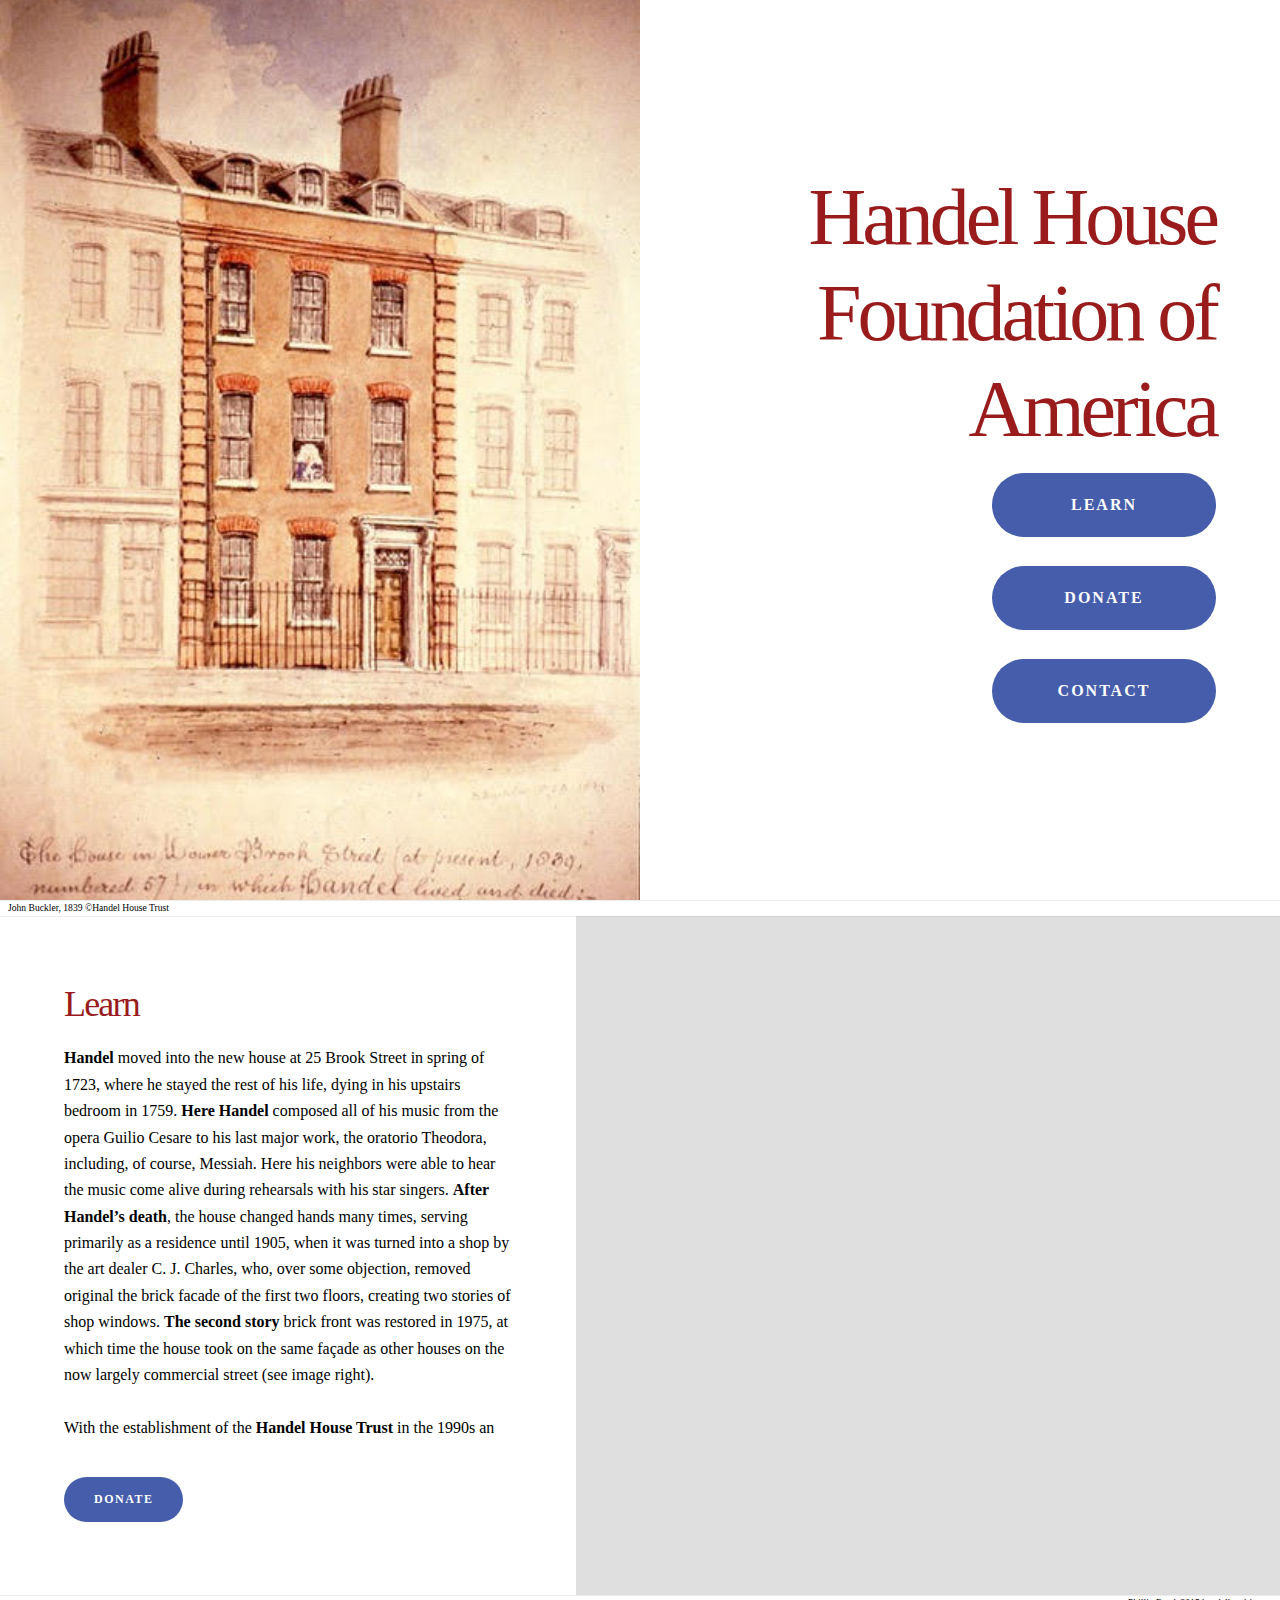
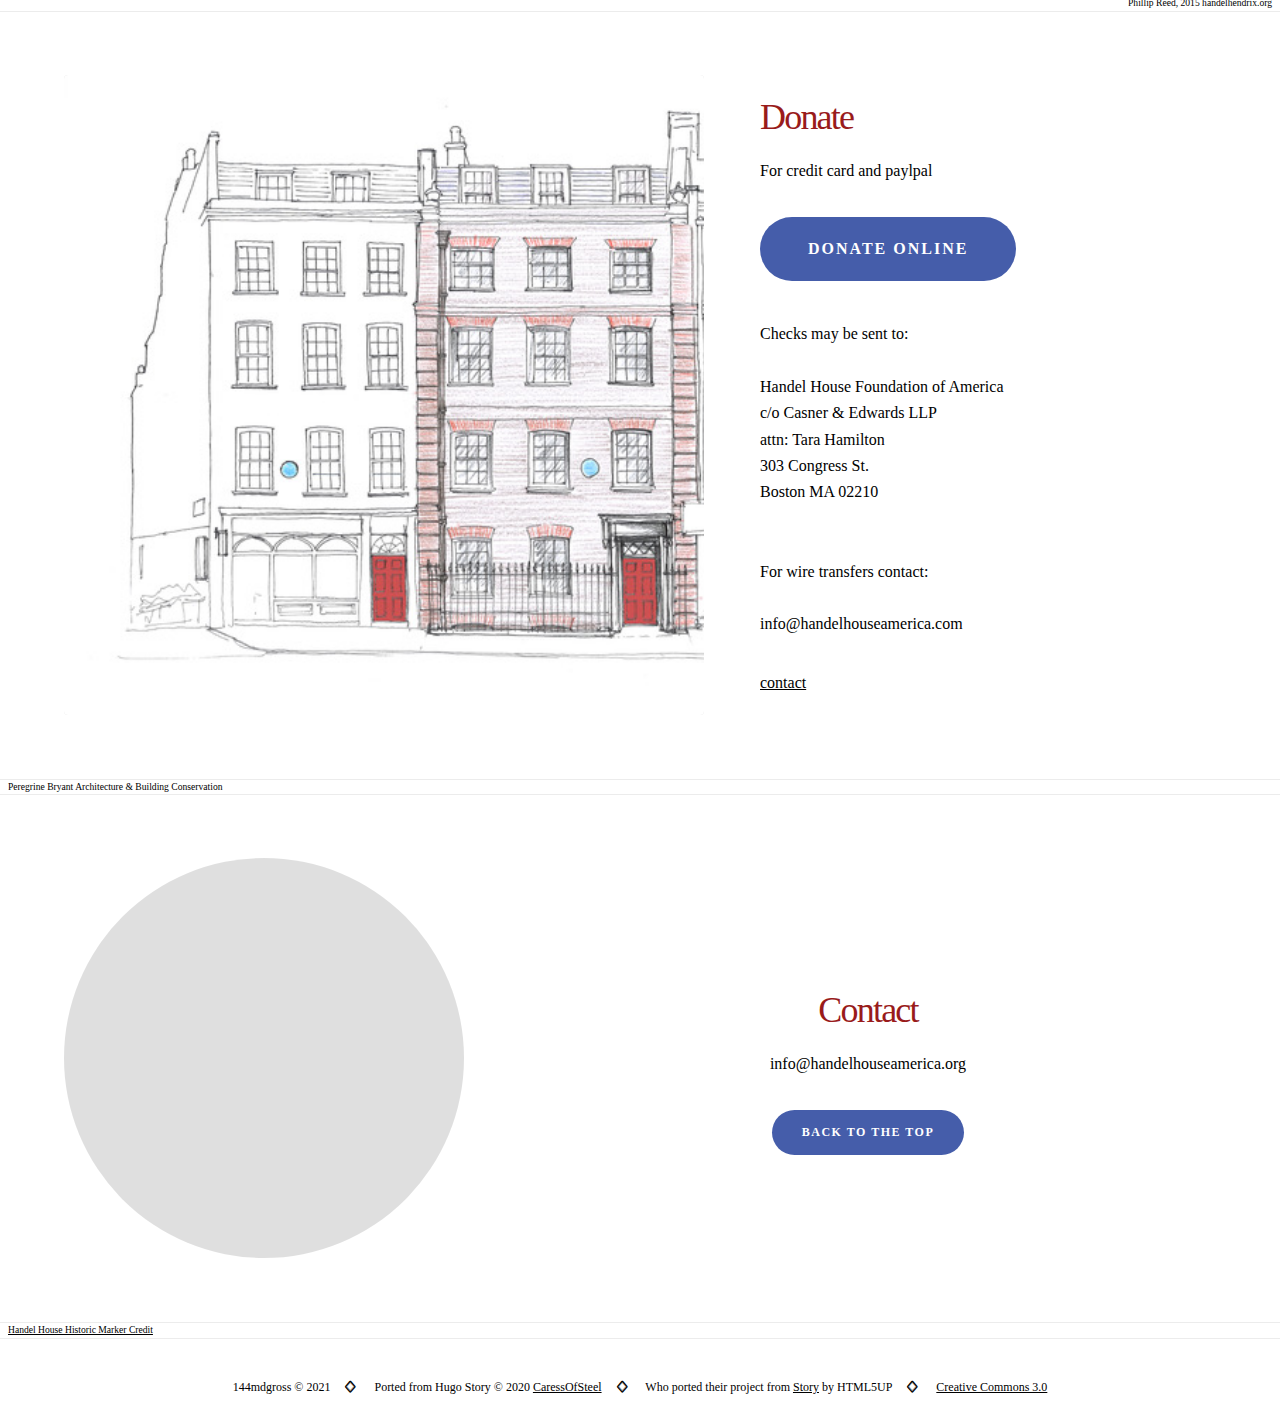
==== index.html @ 05582ae1 "deploy: feb7068b167e5047f51936048befb5f7cf16f622" ====
<!doctype html><html>
<head>
<meta name=generator content="Hugo 0.89.2">
<title>Handel House of America</title>
<meta charset=utf-8>
<meta name=viewport content="width=device-width,initial-scale=1,user-scalable=no">
<meta name=description content>
<meta name=author content="Megan Gross">
<meta name=msapplication-TileColor content="#da532c">
<meta name=theme-color content="#ffffff">
<link rel=apple-touch-icon sizes=180x180 href=/apple-touch-icon.png>
<link rel="shortcut icon" type=image/png sizes=32x32 href=http://handlehouseamerica.org/favicon.ico>
<link rel="shortcut icon" type=image/png sizes=16x16 href=http://handlehouseamerica.org/favicon.ico>
<link rel=manifest href=/site.webmanifest>
<link rel=mask-icon href=/safari-pinned-tab.svg color=#5bbad5>
<link rel=stylesheet href=/assets/css/main.min.css>
<noscript><link rel=stylesheet href=/assets/css/noscript.min.css></noscript>
</head>
<body class=is-preload>
<div id=wrapper class=divided>
<section class="banner style1 orient-right content-align-right image-position-left fullscreen onload-image-fade-in onload-content-fade-right">
<div class=content>
<h1>Handel House Foundation of America</h1>
<ul class="actions stacked">
<li><a href=#learn-more class="button primary large wide smooth-scroll-middle">Learn</a></li>
<li><a href=#donate class="button primary large wide smooth-scroll-middle">Donate</a></li>
<li><a href=#contact class="button primary large wide smooth-scroll-middle">Contact</a></li>
</ul>
</div>
<div class=image>
<img src=images/handelhouse-high-res.jpeg alt="Drawing of George Fredrick Handel in his house by John Buckler, 1839">
</div>
</section>
<div class="credit content-align-left">
<span>John Buckler, 1839 ©Handel House Trust</span>
</div>
<section class="spotlight style11 orient-left content-align-left image-position-center onscroll-image-fade-in" id=learn-more>
<div class=content>
<h2>Learn</h2>
<p class=text><strong>Handel</strong> moved into the new house at 25 Brook Street in spring of 1723,
where he stayed the rest of his life,
dying in his upstairs bedroom in 1759.
<strong>Here Handel</strong> composed all of his music from the opera Guilio Cesare to his last major work,
the oratorio Theodora, including, of course, Messiah.
Here his neighbors were able to hear the music come alive during rehearsals with his star singers.
<strong>After Handel’s death</strong>, the house changed hands many times, serving primarily as a residence until 1905,
when it was turned into a shop by the art dealer C. J. Charles, who, over some objection,
removed original the brick facade of the first two floors,
creating two stories of shop windows.
<strong>The second story</strong> brick front was restored in 1975,
at which time the house took on the same façade as other houses on the now largely commercial street
(see image right).
<br><br>
With the establishment of the <strong>Handel House Trust</strong> in the 1990s
an effort was undertaken to raise funds toward the acquisition and restoration of the house,
and in 2001 the Handel House Museum opened on the upper floors of 25 and 23 Brook Street.
<strong>After acquiring a 999 year lease</strong> for the entire house at 25 Brook Street in 2007,
a <strong>Master Plan</strong> for the full restoration of Handel’s house and the upper floors of 23,
including the restoration of Jimi Hendrix’s flat.
<strong>In the first phase of this plan</strong>,
23 Brook Street was expanded in the rear,
parallel to the late 18th-century bow extension at the back of Handel’s house,
in order to provide a large events room for lectures,
concerts, and school visits and a purpose-built office space,
which made possible the full restoration of the Hendrix flat in 2016.
<strong>The second phase of the Master Plan</strong>, now underway,
will not only restore the ground floor and basement kitchen of Handel’s house,
making these spaces newly available to museum visitors,
but will also bring back the original brick façade of the house to the street and allow visitors for the first time to enter from Handel’s front door
(see image, Donations).
<br><br>
<strong>Handel & Hendrix</strong> in London closed at the end of September 2021 and will reopen in March 2023 on the 300th anniversary of Handel’s moving in.
To help support this final stage of restoration and make a contribution toward opening Handel’s front door,
please click on the <strong>Donations</strong> link.
</p>
<ul class="actions stacked">
<li><a rel=noreferrer href=#donate class="button primary smooth-scroll-middle">Donate</a></li>
</ul>
</div>
<div class=image>
<img src=images/handelhouse-night-high-res.jpeg alt>
</div>
</section>
<div class="credit credit-right">
<span>Phillip Reed, 2015 handelhendrix.org </span>
</div>
<section class="spotlight style21 orient-right content-align-left image-position-left onload-image-fade-in onload-content-fade-right">
<div class=content>
<h2>Donate</h2>
<p>For credit card and paylpal</p>
<ul class="actions stacked">
<li><a href="https://www.paypal.com/donate/?hosted_button_id=URZMYGUKVH89Y" class="button primary large wide smooth-scroll-middle">Donate Online</a></li>
</ul>
<span id=donate></span>
<p>Checks may be sent to: <br><br>
Handel House Foundation of America<br>
c/o Casner & Edwards LLP <br>
attn: Tara Hamilton <br>
303 Congress St. <br>
Boston MA 02210 <br><br><br>
For wire transfers contact: <br><br>
<strong>info@handelhouseamerica.com</strong>
</p>
<a rel="noreferrer noopener" href=#contact class="smooth-scroll-middle center"><p>contact</p></a>
</div>
<div class=image>
<img src=images/front-elevations-sketch.jpeg alt=images/front-elevations-sketch.jpeg>
</div>
</section>
<div class="credit content-align-left">
<span>Peregrine Bryant Architecture & Building Conservation</span>
</div>
<section class=spotlight>
<div class=content>
</div>
</section>
<div class=credit>
<span></span>
</div>
<section class="spotlight style1 orient-right content-align-center image-position-center onscroll-image-fade-in spotlight style2 onload-image-fade-in" id=contact>
<div class=content>
<h2>Contact</h2>
<p class=text>info@handelhouseamerica.org
</p>
<ul class="actions stacked">
<li><a rel=noreferrer href=# class="button primary smooth-scroll-middle">Back to the top</a></li>
</ul>
</div>
<div class=image>
<img src=images/handelhouse-marker.jpeg alt>
</div>
</section>
<div class=credit>
<span></span>
<a rel="noreferrer noopener" href=https://commons.wikimedia.org/wiki/User:Spudgun67 target=_blank>Handel House Historic Marker Credit</a>
</div>
<footer class="wrapper style1 align-center">
<div>
<ul class=icons>
</ul>
<span rel="noreferrer noopener" target=_blank href=https://github.com/144mdgross/>144mdgross &copy; 2021</span><span class="footerspacer icon fad fa-diamond"></span>
<span>Ported from Hugo Story &copy; 2020 <a rel="noreferrer noopener" target=_blank href=https://github.com/caressofsteel/>CaressOfSteel</a></span><span class="footerspacer icon fad fa-diamond"></span>
Who ported their project from <a rel=noreferrer target=_blank href=https://html5up.net/uploads/demos/story/>Story</a> by HTML5UP<span class="footerspacer icon fad fa-diamond"></span>
<span><a rel="noreferrer noopener" target=_blank href=https://creativecommons.org/licenses/by/3.0/>Creative Commons 3.0 </a></span>
</div>
</footer>
</div>
<script src=/assets/js/bundle.min.js></script>
</body>
</html>
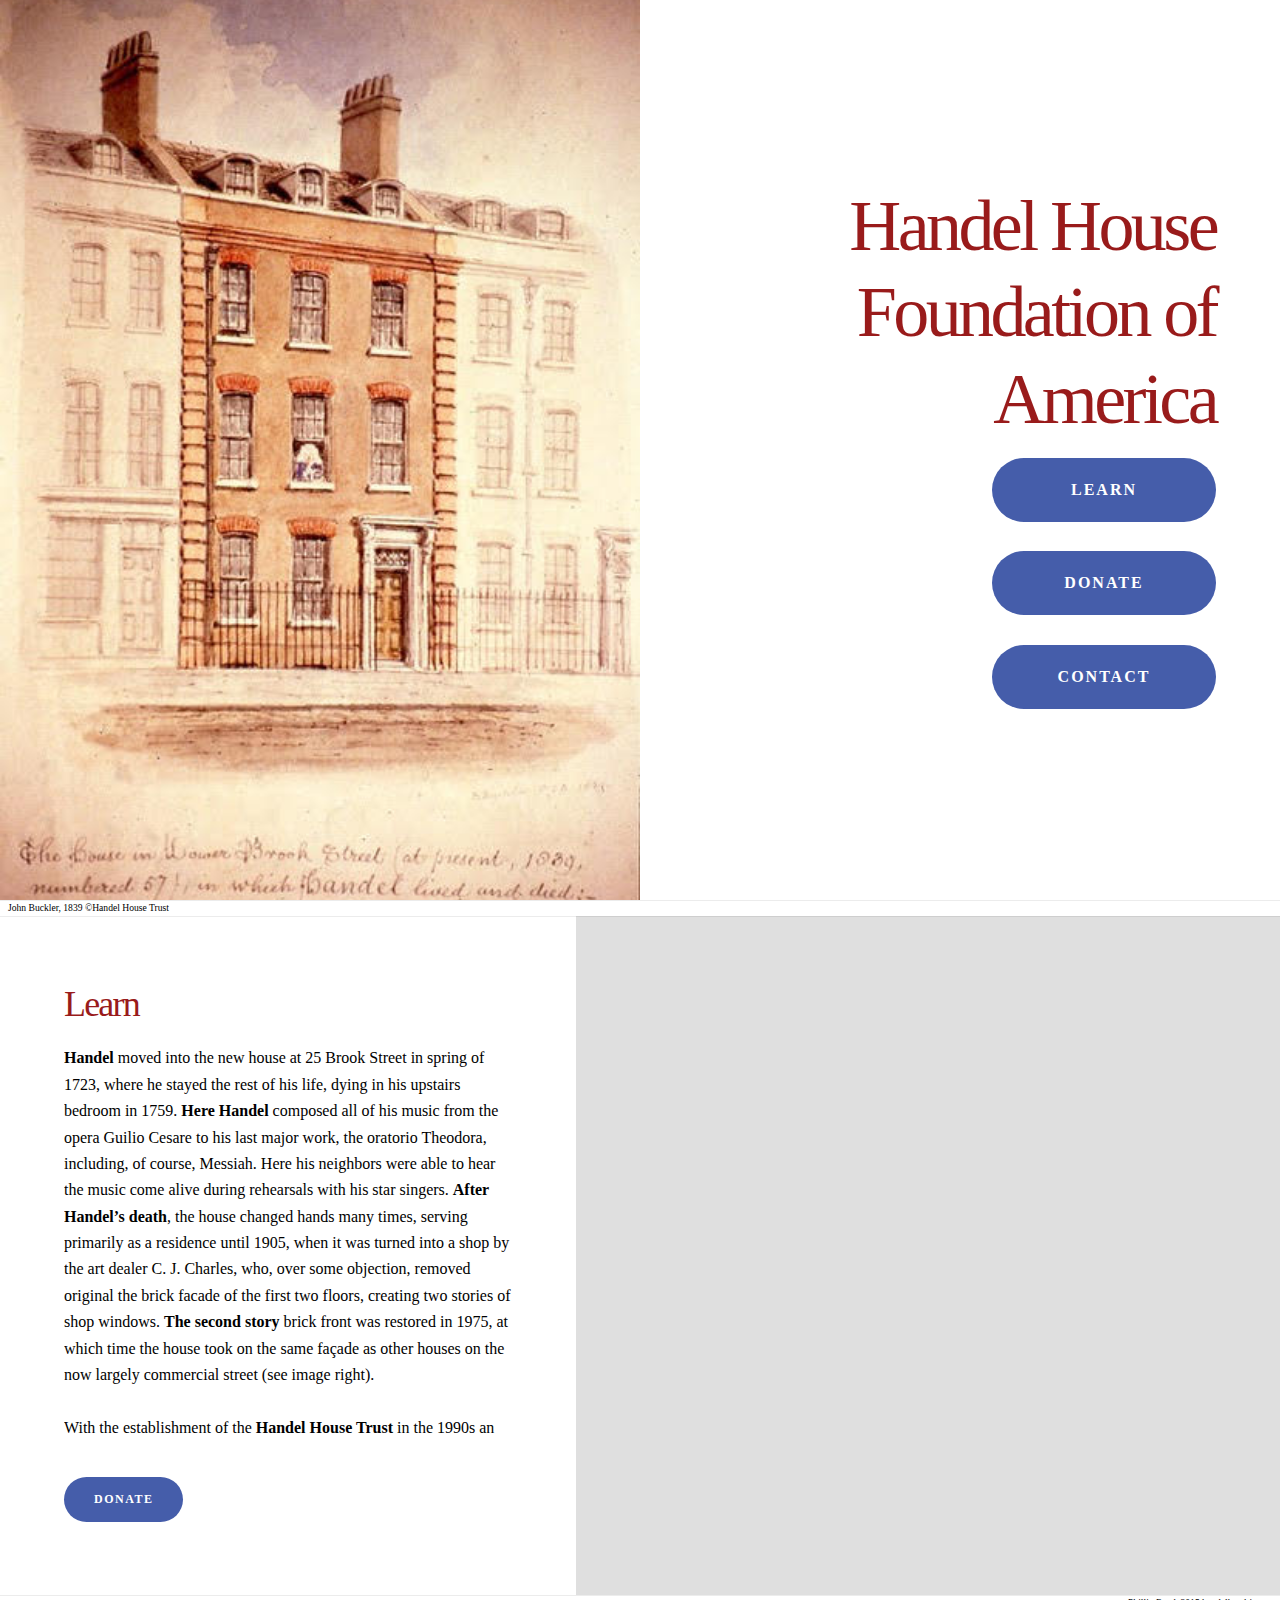
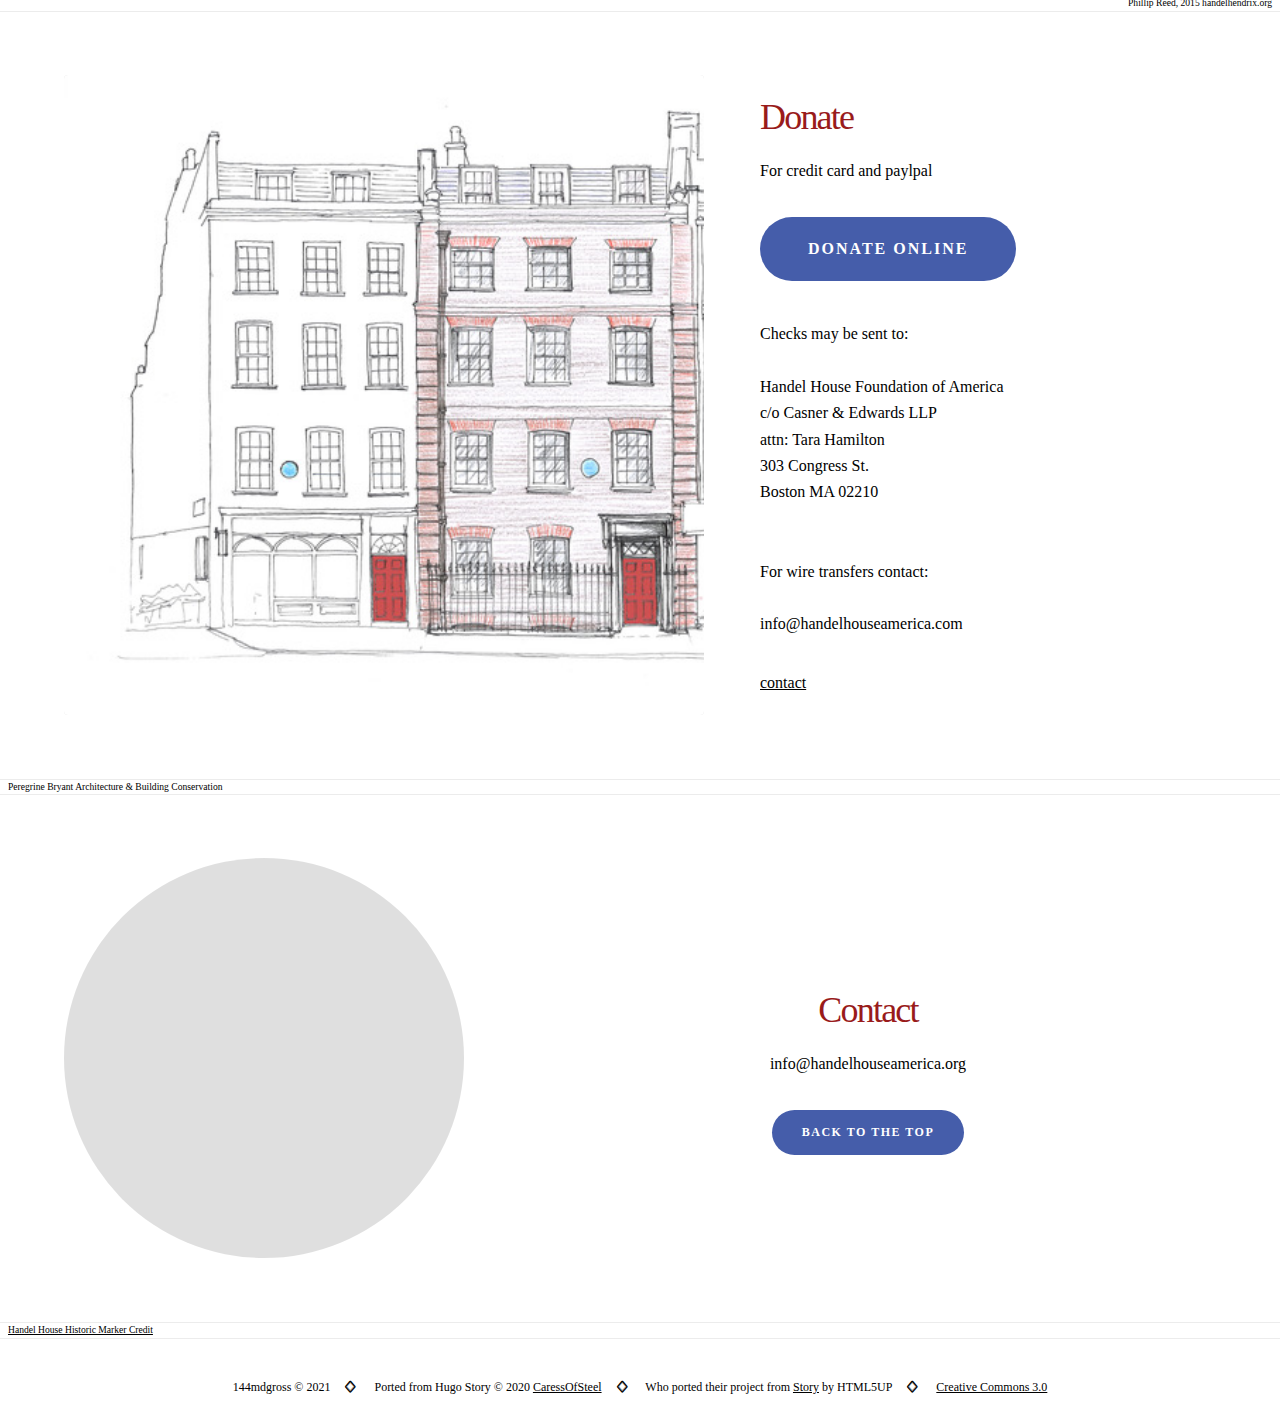
==== commit ac9a15d5: "deploy: d27754c7b58a13882e4b0ba8f1c71632a3a01504" ====
--- a/index.html
+++ b/index.html
@@ -74,7 +74,7 @@
 please click on the <strong>Donations</strong> link.
 </p>
 <ul class="actions stacked">
-<li><a rel=noreferrer href=#donate class="button primary smooth-scroll-middle">Donate</a></li>
+<li><a rel="noreferrer noopener" href=#donate class="button primary smooth-scroll-middle">Donate</a></li>
 </ul>
 </div>
 <div class=image>
@@ -89,7 +89,7 @@
 <h2>Donate</h2>
 <p>For credit card and paylpal</p>
 <ul class="actions stacked">
-<li><a href="https://www.paypal.com/donate/?hosted_button_id=URZMYGUKVH89Y" class="button primary large wide smooth-scroll-middle">Donate Online</a></li>
+<li><a rel="noopener noreferrer" href="https://www.paypal.com/donate/?hosted_button_id=URZMYGUKVH89Y" class="button primary large wide smooth-scroll-middle">Donate Online</a></li>
 </ul>
 <span id=donate></span>
 <p>Checks may be sent to: <br><br>
@@ -123,7 +123,7 @@
 <p class=text>info@handelhouseamerica.org
 </p>
 <ul class="actions stacked">
-<li><a rel=noreferrer href=# class="button primary smooth-scroll-middle">Back to the top</a></li>
+<li><a rel="noreferrer noopener" href=# class="button primary smooth-scroll-middle">Back to the top</a></li>
 </ul>
 </div>
 <div class=image>
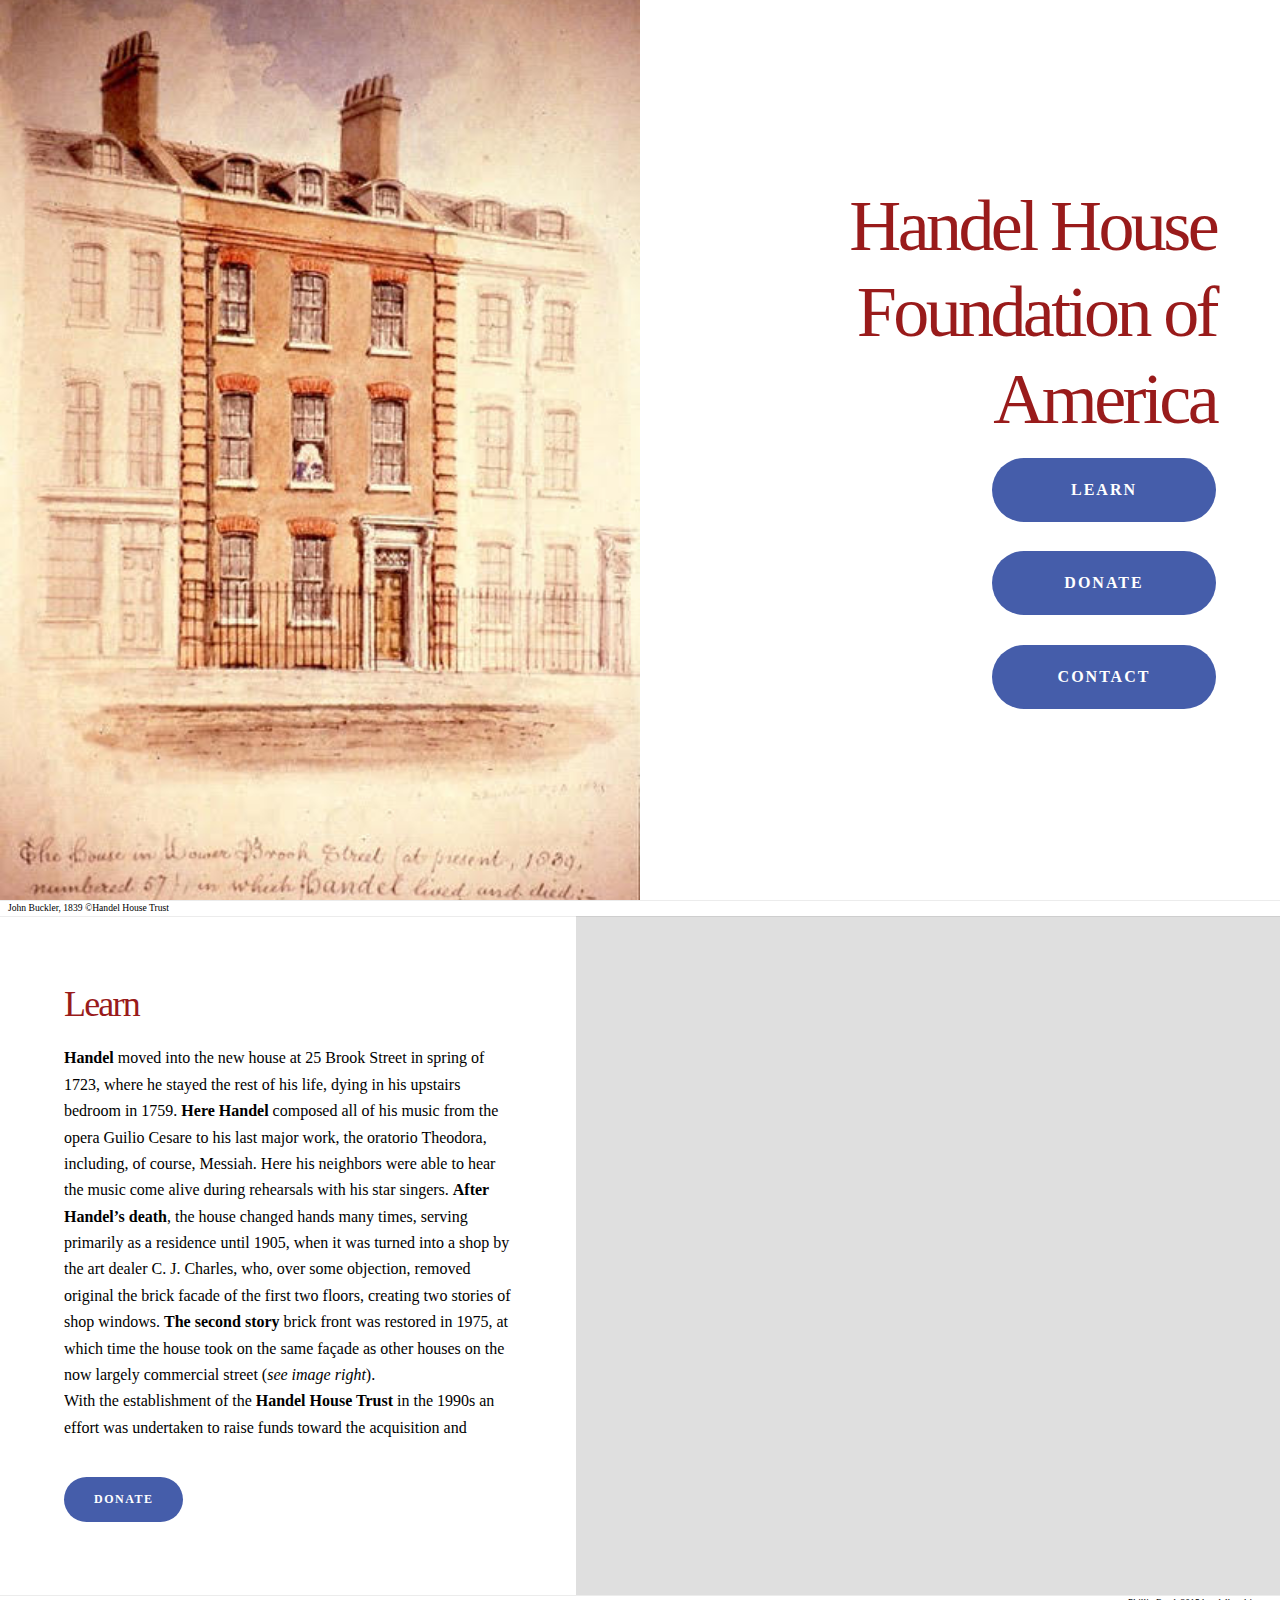
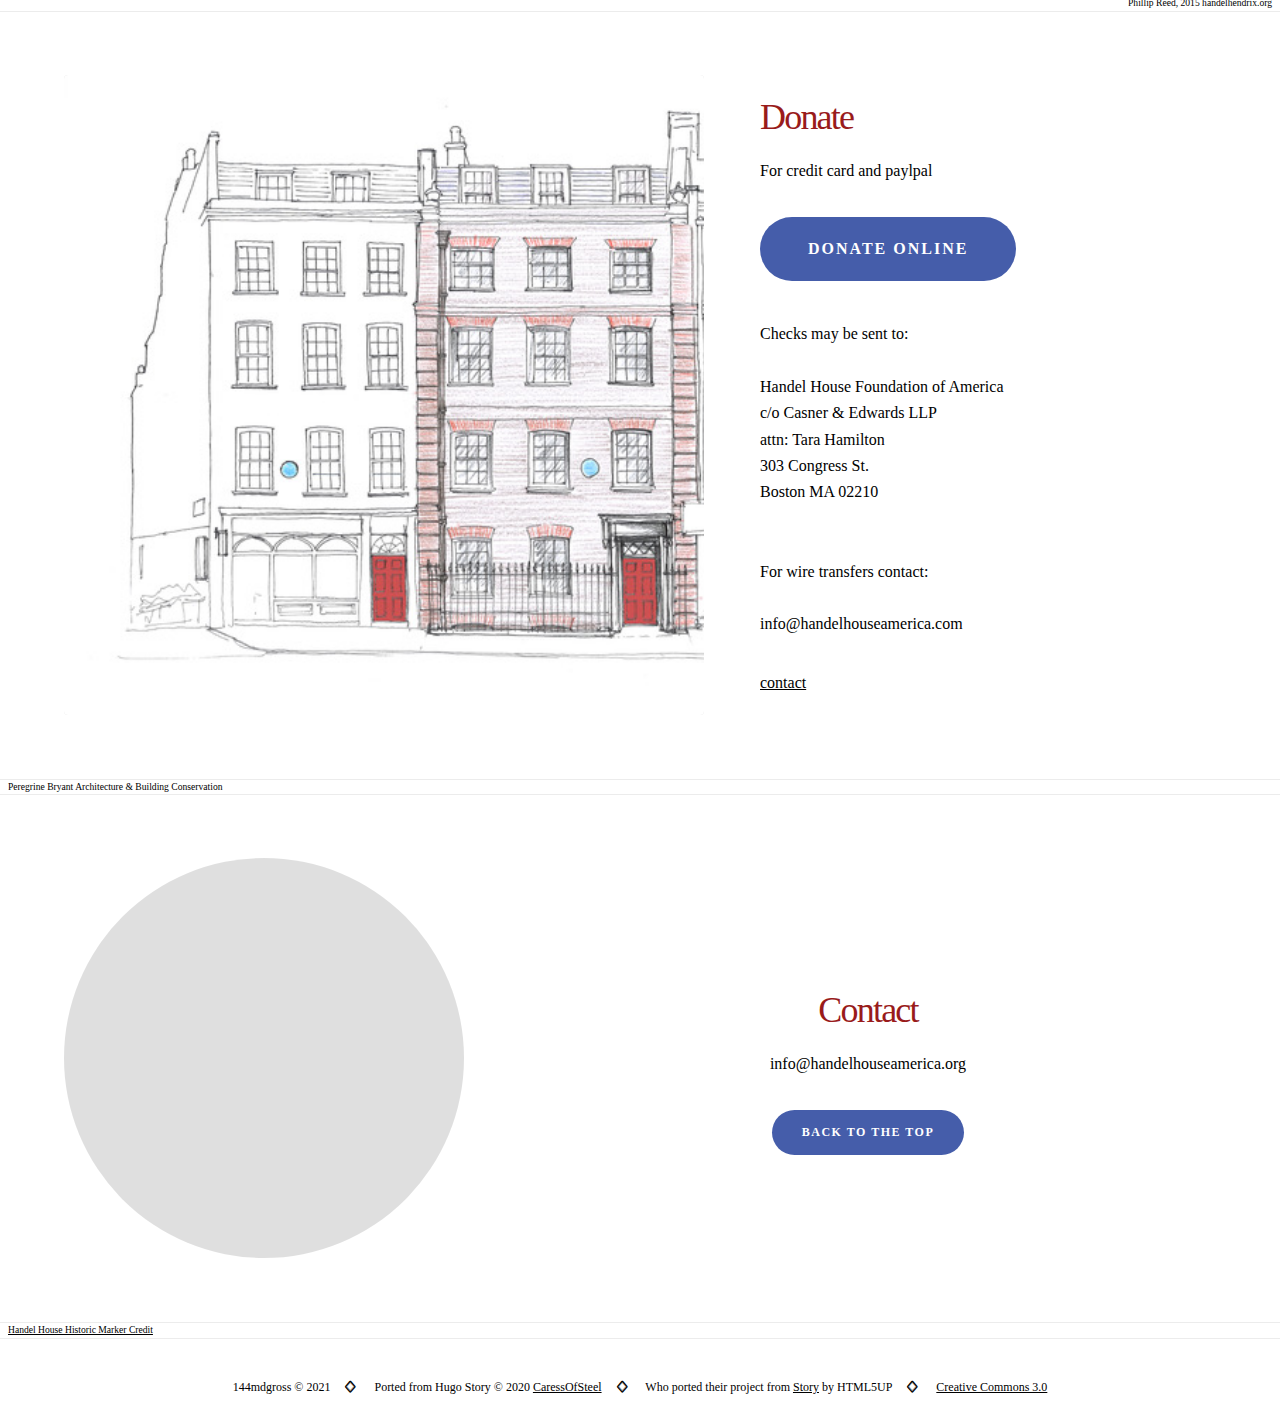
==== commit b094f8e9: "deploy: 529cd0ae2eba18e103c5b101097052fd23f96597" ====
--- a/index.html
+++ b/index.html
@@ -1,6 +1,6 @@
 <!doctype html><html>
 <head>
-<meta name=generator content="Hugo 0.89.2">
+<meta name=generator content="Hugo 0.89.3">
 <title>Handel House of America</title>
 <meta charset=utf-8>
 <meta name=viewport content="width=device-width,initial-scale=1,user-scalable=no">
@@ -9,8 +9,8 @@
 <meta name=msapplication-TileColor content="#da532c">
 <meta name=theme-color content="#ffffff">
 <link rel=apple-touch-icon sizes=180x180 href=/apple-touch-icon.png>
-<link rel="shortcut icon" type=image/png sizes=32x32 href=http://handlehouseamerica.org/favicon.ico>
-<link rel="shortcut icon" type=image/png sizes=16x16 href=http://handlehouseamerica.org/favicon.ico>
+<link rel="shortcut icon" type=image/png sizes=32x32 href=https://handlehouseamerica.org/favicon.ico>
+<link rel="shortcut icon" type=image/png sizes=16x16 href=https://handlehouseamerica.org/favicon.ico>
 <link rel=manifest href=/site.webmanifest>
 <link rel=mask-icon href=/safari-pinned-tab.svg color=#5bbad5>
 <link rel=stylesheet href=/assets/css/main.min.css>
@@ -49,26 +49,26 @@
 creating two stories of shop windows.
 <strong>The second story</strong> brick front was restored in 1975,
 at which time the house took on the same façade as other houses on the now largely commercial street
-(see image right).
-<br><br>
+(<i>see image right</i>).
+<br>
 With the establishment of the <strong>Handel House Trust</strong> in the 1990s
 an effort was undertaken to raise funds toward the acquisition and restoration of the house,
 and in 2001 the Handel House Museum opened on the upper floors of 25 and 23 Brook Street.
 <strong>After acquiring a 999 year lease</strong> for the entire house at 25 Brook Street in 2007,
-a <strong>Master Plan</strong> for the full restoration of Handel’s house and the upper floors of 23,
+a <strong>Master Plan</strong> was developed for for the full restoration of Handel’s house and the upper floors of 23,
 including the restoration of Jimi Hendrix’s flat.
 <strong>In the first phase of this plan</strong>,
 23 Brook Street was expanded in the rear,
 parallel to the late 18th-century bow extension at the back of Handel’s house,
 in order to provide a large events room for lectures,
-concerts, and school visits and a purpose-built office space,
+concerts, and school visits, and a purpose-built office space,
 which made possible the full restoration of the Hendrix flat in 2016.
 <strong>The second phase of the Master Plan</strong>, now underway,
 will not only restore the ground floor and basement kitchen of Handel’s house,
 making these spaces newly available to museum visitors,
 but will also bring back the original brick façade of the house to the street and allow visitors for the first time to enter from Handel’s front door
-(see image, Donations).
-<br><br>
+(<i>see image, Donations</i>).
+<br>
 <strong>Handel & Hendrix</strong> in London closed at the end of September 2021 and will reopen in March 2023 on the 300th anniversary of Handel’s moving in.
 To help support this final stage of restoration and make a contribution toward opening Handel’s front door,
 please click on the <strong>Donations</strong> link.
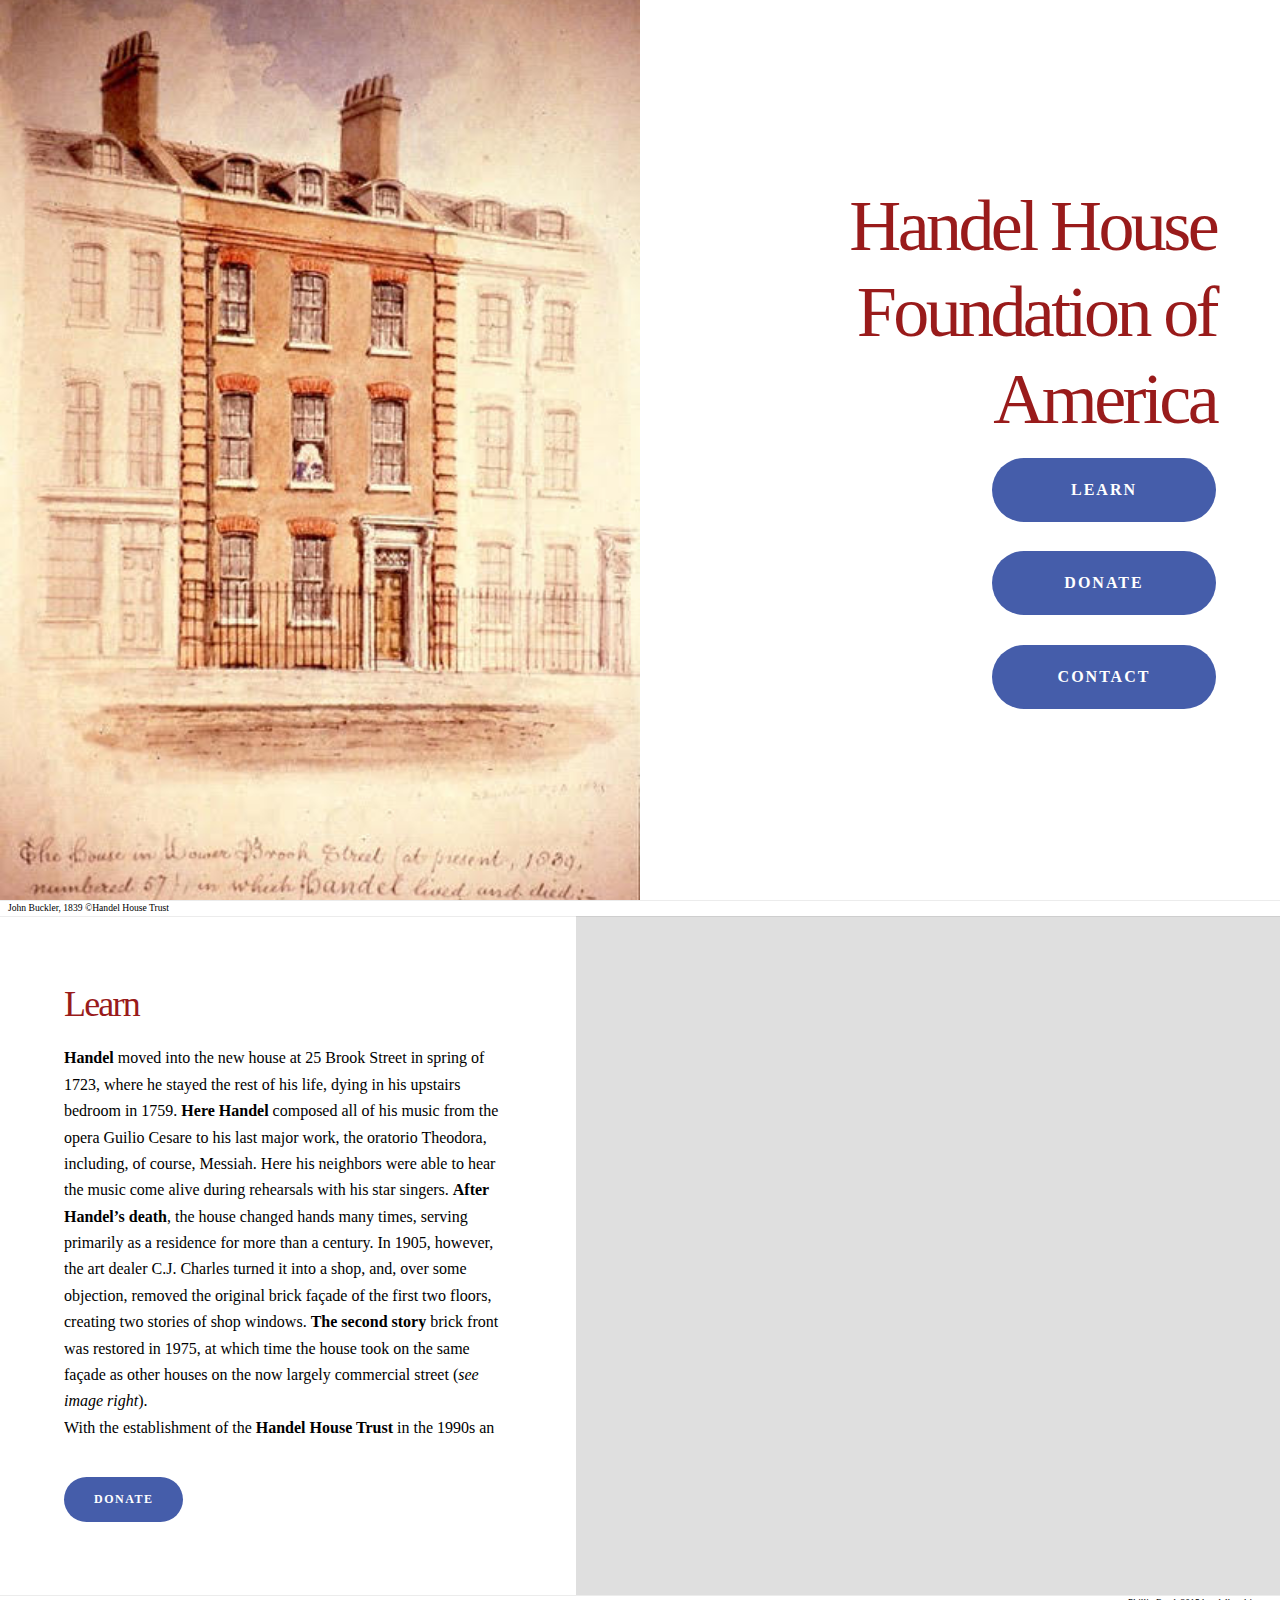
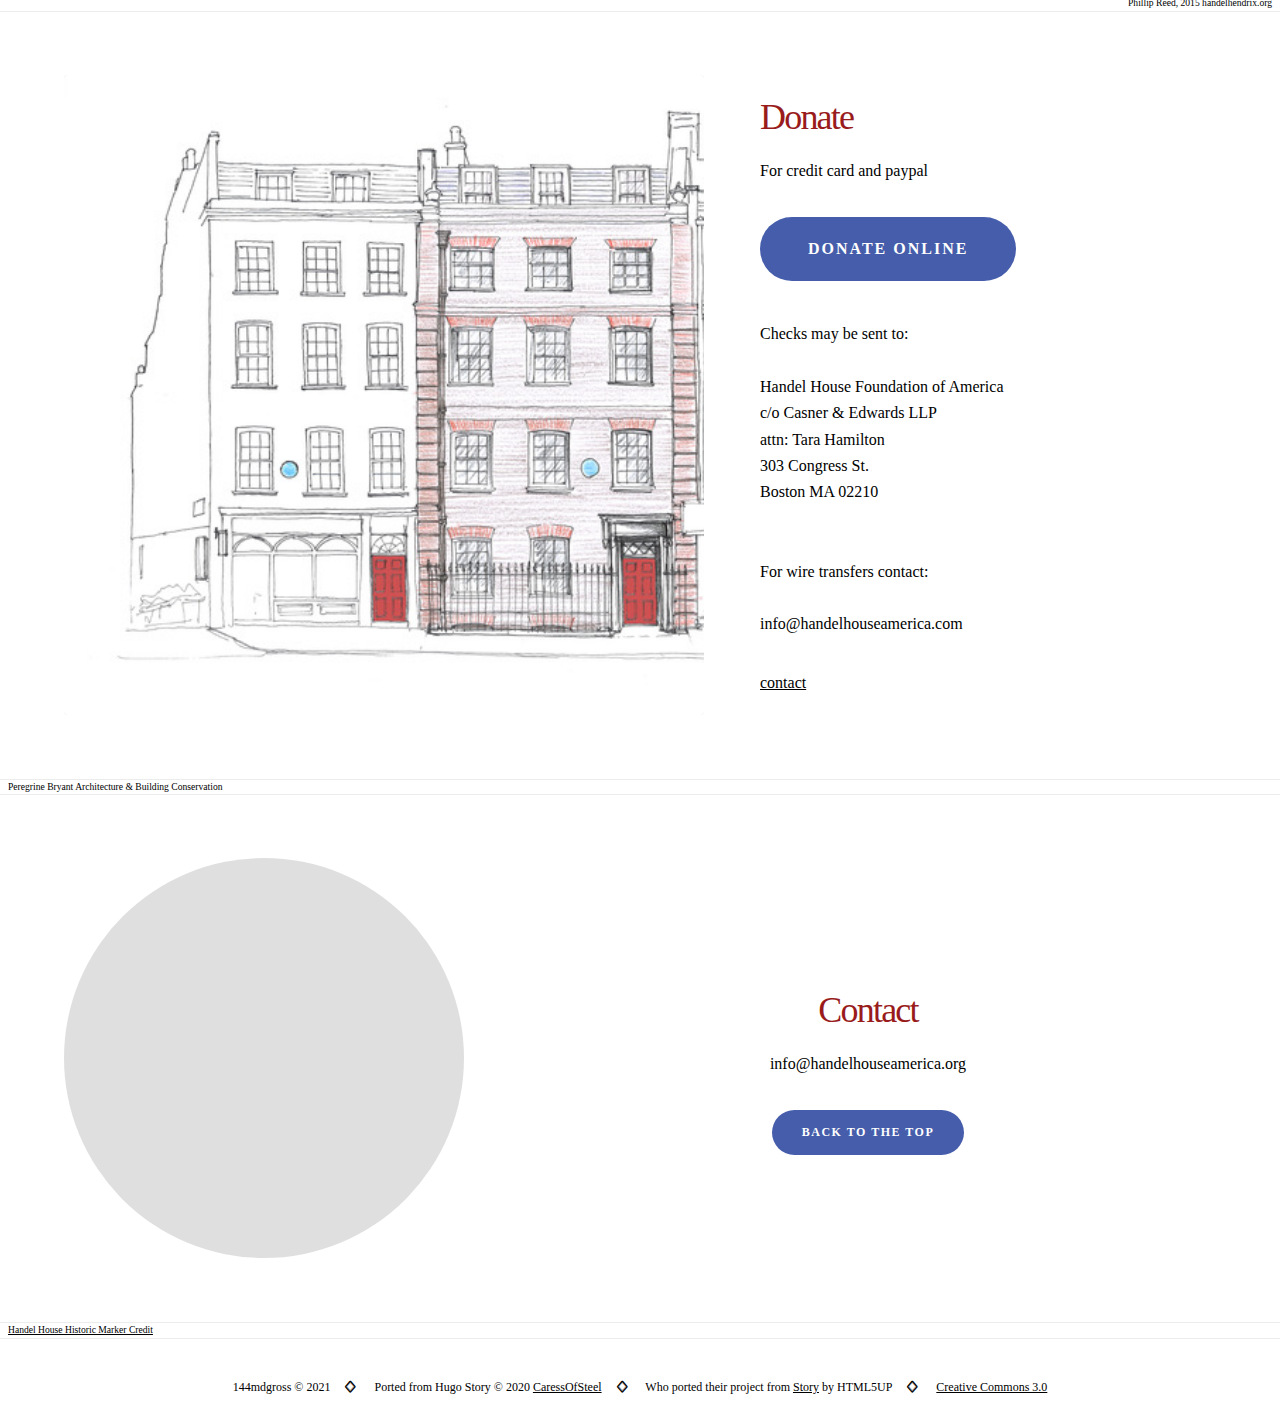
==== commit 98aded36: "deploy: 283cf3ac913ff6f4d55ff5d2297b3784fa314c3b" ====
--- a/index.html
+++ b/index.html
@@ -1,8 +1,7 @@
 <!doctype html><html>
 <head>
-<meta name=generator content="Hugo 0.89.3">
-<title>Handel House of America</title>
-<meta charset=utf-8>
+<meta name=generator content="Hugo 0.93.2">
+<title>Handel House of America</title><meta charset=utf-8>
 <meta name=viewport content="width=device-width,initial-scale=1,user-scalable=no">
 <meta name=description content>
 <meta name=author content="Megan Gross">
@@ -14,38 +13,27 @@
 <link rel=manifest href=/site.webmanifest>
 <link rel=mask-icon href=/safari-pinned-tab.svg color=#5bbad5>
 <link rel=stylesheet href=/assets/css/main.min.css>
-<noscript><link rel=stylesheet href=/assets/css/noscript.min.css></noscript>
-</head>
-<body class=is-preload>
+<noscript><link rel=stylesheet href=/assets/css/noscript.min.css></noscript></head><body class=is-preload>
 <div id=wrapper class=divided>
 <section class="banner style1 orient-right content-align-right image-position-left fullscreen onload-image-fade-in onload-content-fade-right">
 <div class=content>
-<h1>Handel House Foundation of America</h1>
-<ul class="actions stacked">
-<li><a href=#learn-more class="button primary large wide smooth-scroll-middle">Learn</a></li>
-<li><a href=#donate class="button primary large wide smooth-scroll-middle">Donate</a></li>
-<li><a href=#contact class="button primary large wide smooth-scroll-middle">Contact</a></li>
-</ul>
-</div>
-<div class=image>
+<h1>Handel House Foundation of America</h1><ul class="actions stacked">
+<li><a href=#learn-more class="button primary large wide smooth-scroll-middle">Learn</a></li><li><a href=#donate class="button primary large wide smooth-scroll-middle">Donate</a></li><li><a href=#contact class="button primary large wide smooth-scroll-middle">Contact</a></li></ul></div><div class=image>
 <img src=images/handelhouse-high-res.jpeg alt="Drawing of George Fredrick Handel in his house by John Buckler, 1839">
-</div>
-</section>
-<div class="credit content-align-left">
+</div></section><div class="credit content-align-left">
 <span>John Buckler, 1839 ©Handel House Trust</span>
-</div>
-<section class="spotlight style11 orient-left content-align-left image-position-center onscroll-image-fade-in" id=learn-more>
+</div><section class="spotlight style11 orient-left content-align-left image-position-center onscroll-image-fade-in" id=learn-more>
 <div class=content>
-<h2>Learn</h2>
-<p class=text><strong>Handel</strong> moved into the new house at 25 Brook Street in spring of 1723,
+<h2>Learn</h2><p class=text><strong>Handel</strong> moved into the new house at 25 Brook Street in spring of 1723,
 where he stayed the rest of his life,
 dying in his upstairs bedroom in 1759.
 <strong>Here Handel</strong> composed all of his music from the opera Guilio Cesare to his last major work,
 the oratorio Theodora, including, of course, Messiah.
 Here his neighbors were able to hear the music come alive during rehearsals with his star singers.
-<strong>After Handel’s death</strong>, the house changed hands many times, serving primarily as a residence until 1905,
-when it was turned into a shop by the art dealer C. J. Charles, who, over some objection,
-removed original the brick facade of the first two floors,
+<strong>After Handel’s death</strong>, the house changed hands many times,
+serving primarily as a residence for more than a century.
+In 1905, however, the art dealer C.J. Charles turned it into a shop, and,
+over some objection, removed the original brick façade of the first two floors,
 creating two stories of shop windows.
 <strong>The second story</strong> brick front was restored in 1975,
 at which time the house took on the same façade as other houses on the now largely commercial street
@@ -72,26 +60,15 @@
 <strong>Handel & Hendrix</strong> in London closed at the end of September 2021 and will reopen in March 2023 on the 300th anniversary of Handel’s moving in.
 To help support this final stage of restoration and make a contribution toward opening Handel’s front door,
 please click on the <strong>Donations</strong> link.
-</p>
-<ul class="actions stacked">
-<li><a rel="noreferrer noopener" href=#donate class="button primary smooth-scroll-middle">Donate</a></li>
-</ul>
-</div>
-<div class=image>
+</p><ul class="actions stacked">
+<li><a rel="noreferrer noopener" href=#donate class="button primary smooth-scroll-middle">Donate</a></li></ul></div><div class=image>
 <img src=images/handelhouse-night-high-res.jpeg alt>
-</div>
-</section>
-<div class="credit credit-right">
-<span>Phillip Reed, 2015 handelhendrix.org </span>
-</div>
-<section class="spotlight style21 orient-right content-align-left image-position-left onload-image-fade-in onload-content-fade-right">
+</div></section><div class="credit credit-right">
+<span>Phillip Reed, 2015 handelhendrix.org</span>
+</div><section class="spotlight style21 orient-right content-align-left image-position-left onload-image-fade-in onload-content-fade-right">
 <div class=content>
-<h2>Donate</h2>
-<p>For credit card and paylpal</p>
-<ul class="actions stacked">
-<li><a rel="noopener noreferrer" href="https://www.paypal.com/donate/?hosted_button_id=URZMYGUKVH89Y" class="button primary large wide smooth-scroll-middle">Donate Online</a></li>
-</ul>
-<span id=donate></span>
+<h2>Donate</h2><p>For credit card and paypal</p><ul class="actions stacked">
+<li><a rel="noopener noreferrer" href="https://www.paypal.com/donate/?hosted_button_id=URZMYGUKVH89Y" class="button primary large wide smooth-scroll-middle">Donate Online</a></li></ul><span id=donate></span>
 <p>Checks may be sent to: <br><br>
 Handel House Foundation of America<br>
 c/o Casner & Edwards LLP <br>
@@ -100,51 +77,30 @@
 Boston MA 02210 <br><br><br>
 For wire transfers contact: <br><br>
 <strong>info@handelhouseamerica.com</strong>
-</p>
-<a rel="noreferrer noopener" href=#contact class="smooth-scroll-middle center"><p>contact</p></a>
-</div>
-<div class=image>
+</p><a rel="noreferrer noopener" href=#contact class="smooth-scroll-middle center"><p>contact</p></a>
+</div><div class=image>
 <img src=images/front-elevations-sketch.jpeg alt=images/front-elevations-sketch.jpeg>
-</div>
-</section>
-<div class="credit content-align-left">
+</div></section><div class="credit content-align-left">
 <span>Peregrine Bryant Architecture & Building Conservation</span>
-</div>
-<section class=spotlight>
+</div><section class=spotlight>
 <div class=content>
-</div>
-</section>
-<div class=credit>
+</div></section><div class=credit>
 <span></span>
-</div>
-<section class="spotlight style1 orient-right content-align-center image-position-center onscroll-image-fade-in spotlight style2 onload-image-fade-in" id=contact>
+</div><section class="spotlight style1 orient-right content-align-center image-position-center onscroll-image-fade-in spotlight style2 onload-image-fade-in" id=contact>
 <div class=content>
-<h2>Contact</h2>
-<p class=text>info@handelhouseamerica.org
-</p>
-<ul class="actions stacked">
-<li><a rel="noreferrer noopener" href=# class="button primary smooth-scroll-middle">Back to the top</a></li>
-</ul>
-</div>
-<div class=image>
+<h2>Contact</h2><p class=text>info@handelhouseamerica.org
+</p><ul class="actions stacked">
+<li><a rel="noreferrer noopener" href=# class="button primary smooth-scroll-middle">Back to the top</a></li></ul></div><div class=image>
 <img src=images/handelhouse-marker.jpeg alt>
-</div>
-</section>
-<div class=credit>
+</div></section><div class=credit>
 <span></span>
 <a rel="noreferrer noopener" href=https://commons.wikimedia.org/wiki/User:Spudgun67 target=_blank>Handel House Historic Marker Credit</a>
-</div>
-<footer class="wrapper style1 align-center">
+</div><footer class="wrapper style1 align-center">
 <div>
 <ul class=icons>
-</ul>
-<span rel="noreferrer noopener" target=_blank href=https://github.com/144mdgross/>144mdgross &copy; 2021</span><span class="footerspacer icon fad fa-diamond"></span>
+</ul><span rel="noreferrer noopener" target=_blank href=https://github.com/144mdgross/>144mdgross &copy; 2021</span><span class="footerspacer icon fad fa-diamond"></span>
 <span>Ported from Hugo Story &copy; 2020 <a rel="noreferrer noopener" target=_blank href=https://github.com/caressofsteel/>CaressOfSteel</a></span><span class="footerspacer icon fad fa-diamond"></span>
 Who ported their project from <a rel=noreferrer target=_blank href=https://html5up.net/uploads/demos/story/>Story</a> by HTML5UP<span class="footerspacer icon fad fa-diamond"></span>
 <span><a rel="noreferrer noopener" target=_blank href=https://creativecommons.org/licenses/by/3.0/>Creative Commons 3.0 </a></span>
-</div>
-</footer>
-</div>
-<script src=/assets/js/bundle.min.js></script>
-</body>
-</html>+</div></footer></div><script src=/assets/js/bundle.min.js></script>
+</body></html>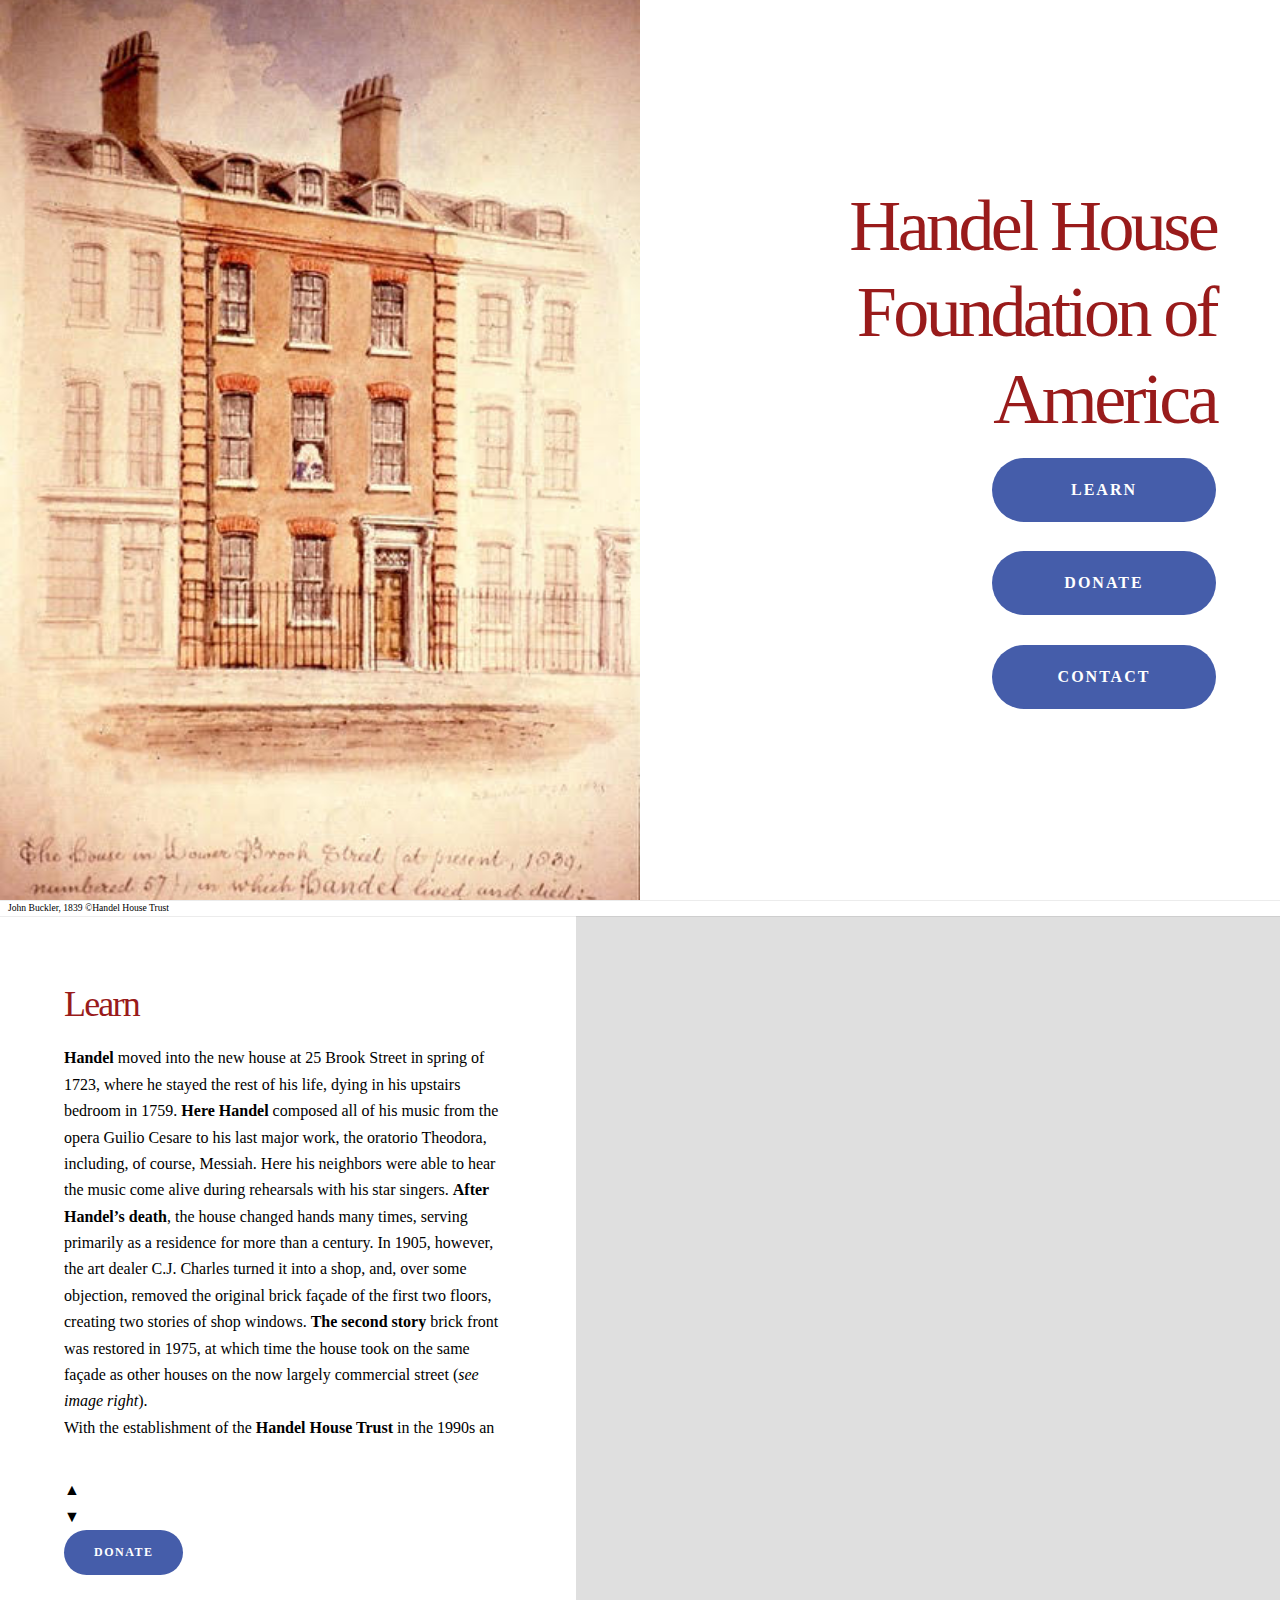
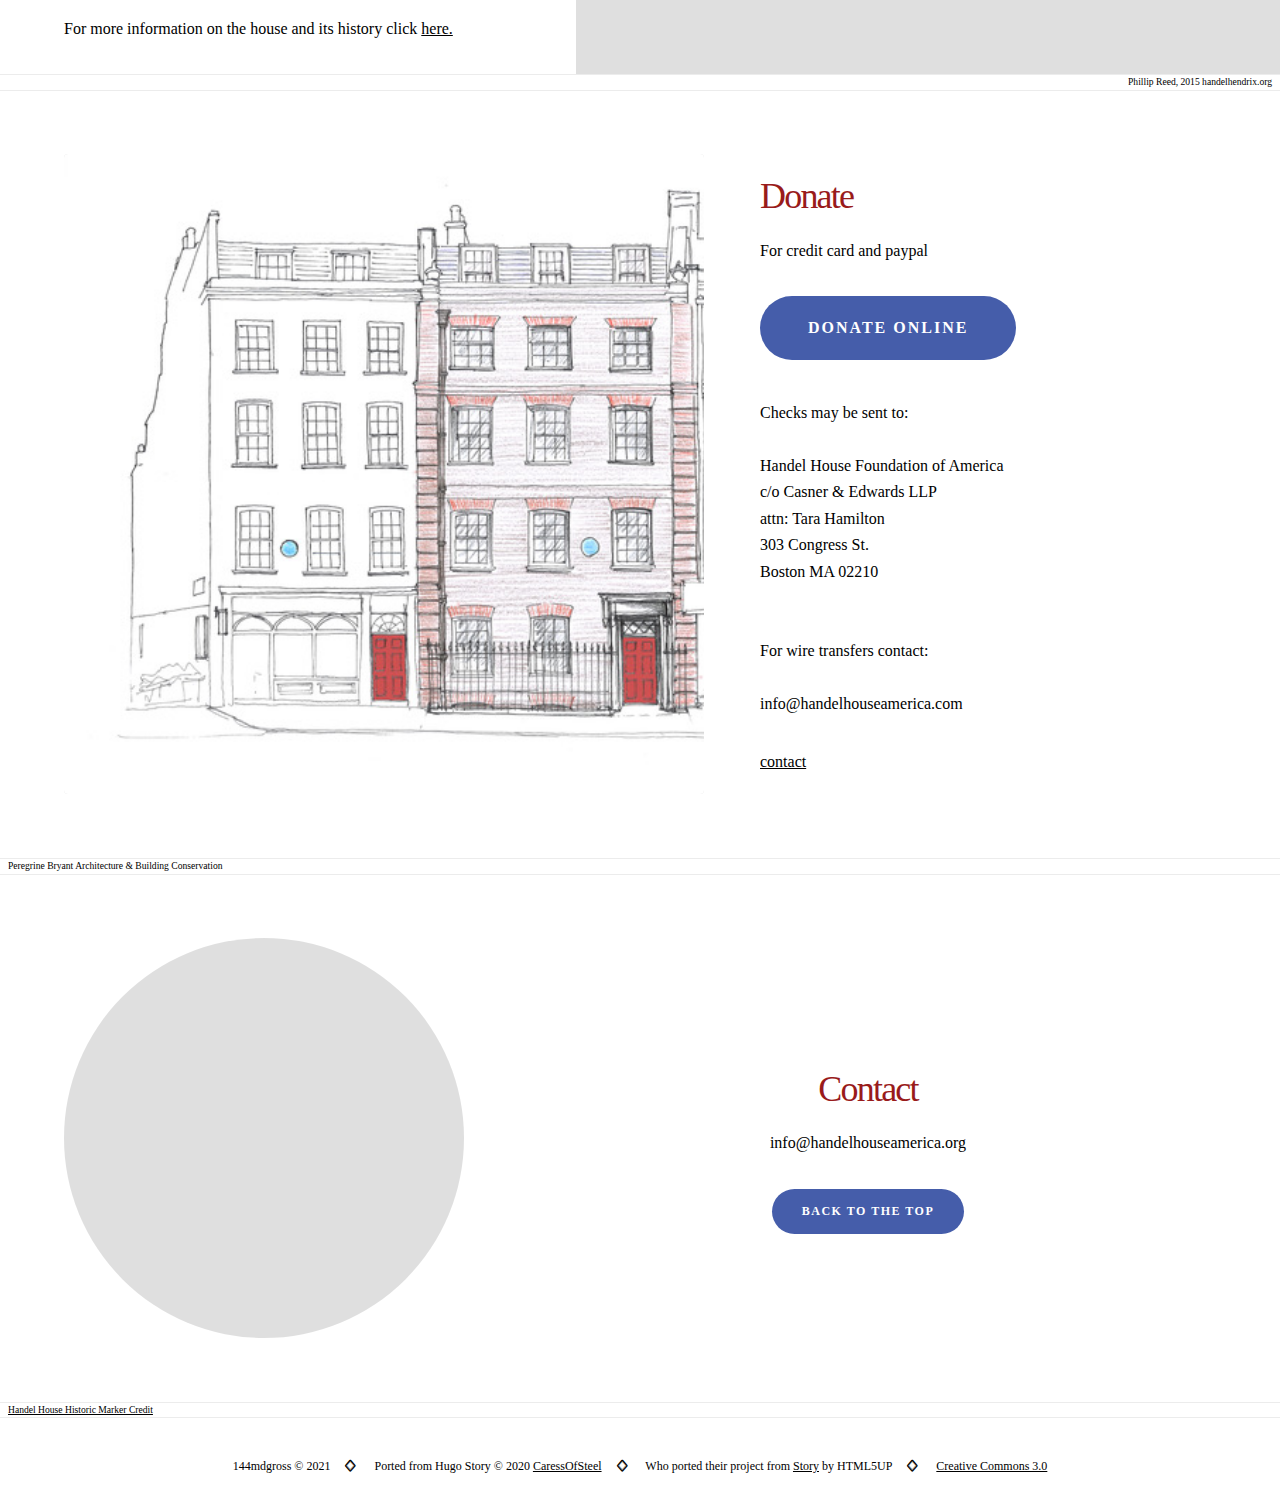
==== commit 3ef19558: "deploy: 0d55e03266fa253a94da80dead6713d3406b00ab" ====
--- a/index.html
+++ b/index.html
@@ -60,8 +60,13 @@
 <strong>Handel & Hendrix</strong> in London closed at the end of September 2021 and will reopen in March 2023 on the 300th anniversary of Handel’s moving in.
 To help support this final stage of restoration and make a contribution toward opening Handel’s front door,
 please click on the <strong>Donations</strong> link.
-</p><ul class="actions stacked">
-<li><a rel="noreferrer noopener" href=#donate class="button primary smooth-scroll-middle">Donate</a></li></ul></div><div class=image>
+</p><div class=scrollMarkers>
+<div class=scrollMarkerTop>&#9650;</div><div class=scrollMarkerBottom>&#9660;</div></div><ul class="actions stacked">
+<li>
+<a rel="noreferrer noopener" href=#donate class="button primary smooth-scroll-middle">Donate</a>
+</li></ul><span>For more information on the house and its history click </span>
+<a rel="noreferrer noopener" target=_blank href=https://handelhendrix.org/ class=smooth-scroll-middle>here.</a>
+</div><div class=image>
 <img src=images/handelhouse-night-high-res.jpeg alt>
 </div></section><div class="credit credit-right">
 <span>Phillip Reed, 2015 handelhendrix.org</span>
@@ -90,7 +95,9 @@
 <div class=content>
 <h2>Contact</h2><p class=text>info@handelhouseamerica.org
 </p><ul class="actions stacked">
-<li><a rel="noreferrer noopener" href=# class="button primary smooth-scroll-middle">Back to the top</a></li></ul></div><div class=image>
+<li>
+<a rel="noreferrer noopener" href=# class="button primary smooth-scroll-middle">Back to the top</a>
+</li></ul></div><div class=image>
 <img src=images/handelhouse-marker.jpeg alt>
 </div></section><div class=credit>
 <span></span>
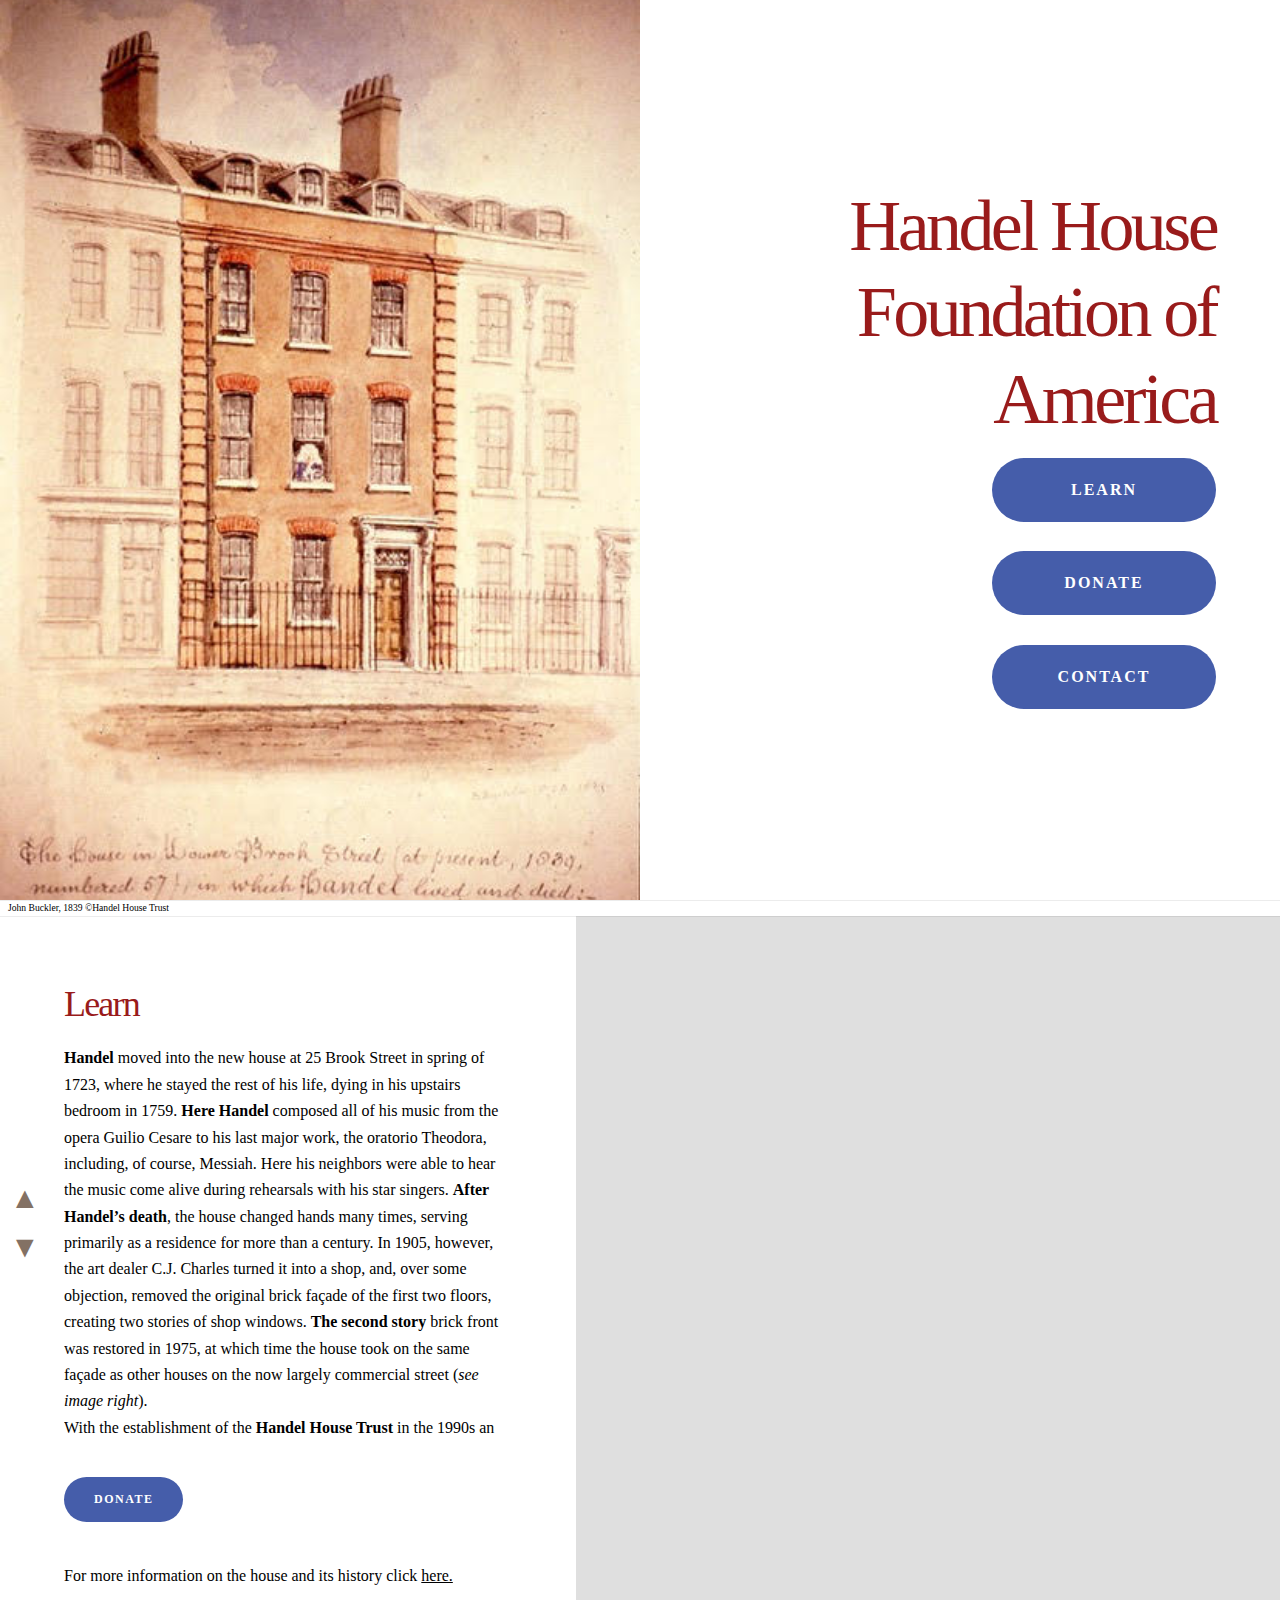
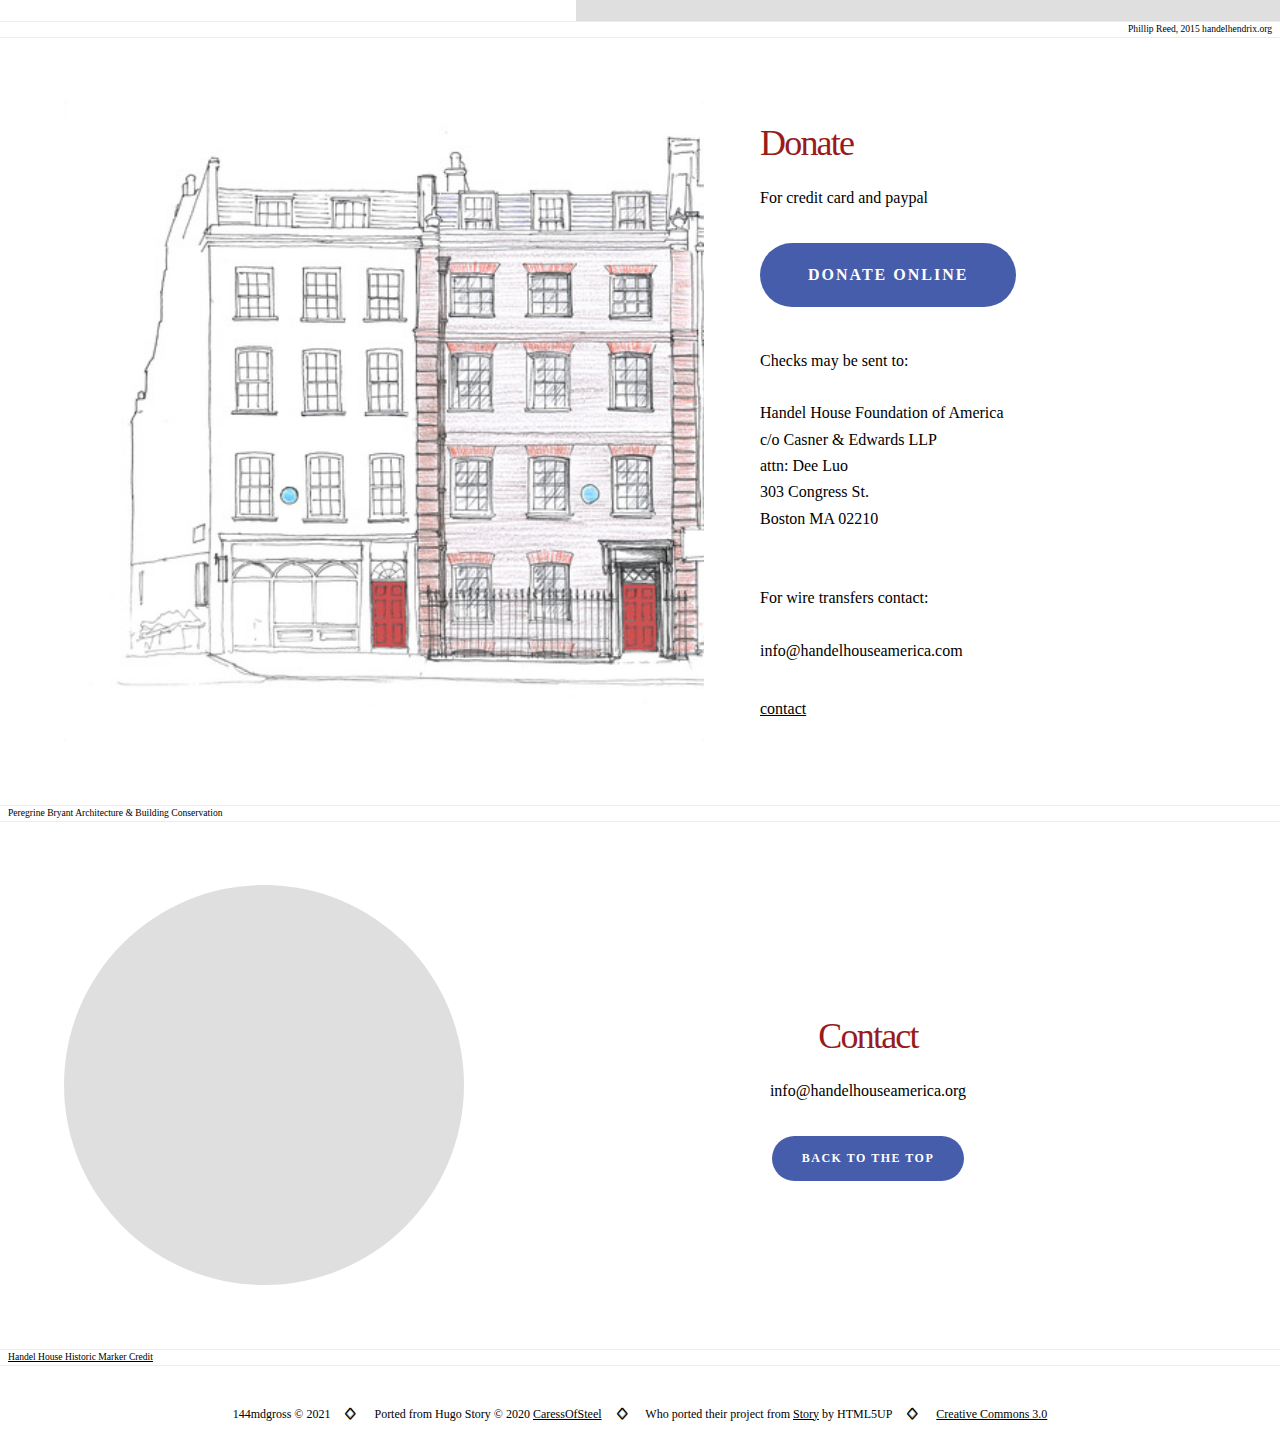
==== commit 4b8c368b: "deploy: 6561016ce6f4980227a97647da54f96212811c27" ====
--- a/index.html
+++ b/index.html
@@ -1,30 +1,4 @@
-<!doctype html><html>
-<head>
-<meta name=generator content="Hugo 0.93.2">
-<title>Handel House of America</title><meta charset=utf-8>
-<meta name=viewport content="width=device-width,initial-scale=1,user-scalable=no">
-<meta name=description content>
-<meta name=author content="Megan Gross">
-<meta name=msapplication-TileColor content="#da532c">
-<meta name=theme-color content="#ffffff">
-<link rel=apple-touch-icon sizes=180x180 href=/apple-touch-icon.png>
-<link rel="shortcut icon" type=image/png sizes=32x32 href=https://handlehouseamerica.org/favicon.ico>
-<link rel="shortcut icon" type=image/png sizes=16x16 href=https://handlehouseamerica.org/favicon.ico>
-<link rel=manifest href=/site.webmanifest>
-<link rel=mask-icon href=/safari-pinned-tab.svg color=#5bbad5>
-<link rel=stylesheet href=/assets/css/main.min.css>
-<noscript><link rel=stylesheet href=/assets/css/noscript.min.css></noscript></head><body class=is-preload>
-<div id=wrapper class=divided>
-<section class="banner style1 orient-right content-align-right image-position-left fullscreen onload-image-fade-in onload-content-fade-right">
-<div class=content>
-<h1>Handel House Foundation of America</h1><ul class="actions stacked">
-<li><a href=#learn-more class="button primary large wide smooth-scroll-middle">Learn</a></li><li><a href=#donate class="button primary large wide smooth-scroll-middle">Donate</a></li><li><a href=#contact class="button primary large wide smooth-scroll-middle">Contact</a></li></ul></div><div class=image>
-<img src=images/handelhouse-high-res.jpeg alt="Drawing of George Fredrick Handel in his house by John Buckler, 1839">
-</div></section><div class="credit content-align-left">
-<span>John Buckler, 1839 ©Handel House Trust</span>
-</div><section class="spotlight style11 orient-left content-align-left image-position-center onscroll-image-fade-in" id=learn-more>
-<div class=content>
-<h2>Learn</h2><p class=text><strong>Handel</strong> moved into the new house at 25 Brook Street in spring of 1723,
+<!doctype html><html><head><meta name=generator content="Hugo 0.108.0"><title>Handel House of America</title><meta charset=utf-8><meta name=viewport content="width=device-width,initial-scale=1,user-scalable=no"><meta name=description content><meta name=author content="Megan Gross"><meta name=msapplication-TileColor content="#da532c"><meta name=theme-color content="#ffffff"><link rel=apple-touch-icon sizes=180x180 href=/apple-touch-icon.png><link rel="shortcut icon" type=image/png sizes=32x32 href=https://handlehouseamerica.org/favicon.ico><link rel="shortcut icon" type=image/png sizes=16x16 href=https://handlehouseamerica.org/favicon.ico><link rel=manifest href=/site.webmanifest><link rel=mask-icon href=/safari-pinned-tab.svg color=#5bbad5><link rel=stylesheet href=/assets/css/main.min.css><noscript><link rel=stylesheet href=/assets/css/noscript.min.css></noscript></head><body class=is-preload><div id=wrapper class=divided><section class="banner style1 orient-right content-align-right image-position-left fullscreen onload-image-fade-in onload-content-fade-right"><div class=content><h1>Handel House Foundation of America</h1><ul class="actions stacked"><li><a href=#learn-more class="button primary large wide smooth-scroll-middle">Learn</a></li><li><a href=#donate class="button primary large wide smooth-scroll-middle">Donate</a></li><li><a href=#contact class="button primary large wide smooth-scroll-middle">Contact</a></li></ul></div><div class=image><img src=images/handelhouse-high-res.jpeg alt="Drawing of George Fredrick Handel in his house by John Buckler, 1839"></div></section><div class="credit content-align-left"><span>John Buckler, 1839 ©Handel House Trust</span></div><section class="spotlight style11 orient-left content-align-left image-position-center onscroll-image-fade-in" id=learn-more><div class=content><h2>Learn</h2><p class=text><strong>Handel</strong> moved into the new house at 25 Brook Street in spring of 1723,
 where he stayed the rest of his life,
 dying in his upstairs bedroom in 1759.
 <strong>Here Handel</strong> composed all of his music from the opera Guilio Cesare to his last major work,
@@ -37,9 +11,7 @@
 creating two stories of shop windows.
 <strong>The second story</strong> brick front was restored in 1975,
 at which time the house took on the same façade as other houses on the now largely commercial street
-(<i>see image right</i>).
-<br>
-With the establishment of the <strong>Handel House Trust</strong> in the 1990s
+(<i>see image right</i>).<br>With the establishment of the <strong>Handel House Trust</strong> in the 1990s
 an effort was undertaken to raise funds toward the acquisition and restoration of the house,
 and in 2001 the Handel House Museum opened on the upper floors of 25 and 23 Brook Street.
 <strong>After acquiring a 999 year lease</strong> for the entire house at 25 Brook Street in 2007,
@@ -55,59 +27,11 @@
 will not only restore the ground floor and basement kitchen of Handel’s house,
 making these spaces newly available to museum visitors,
 but will also bring back the original brick façade of the house to the street and allow visitors for the first time to enter from Handel’s front door
-(<i>see image, Donations</i>).
-<br>
-<strong>Handel & Hendrix</strong> in London closed at the end of September 2021 and will reopen in March 2023 on the 300th anniversary of Handel’s moving in.
+(<i>see image, Donations</i>).<br><strong>Handel & Hendrix</strong> in London closed at the end of September 2021 and will reopen in March 2023 on the 300th anniversary of Handel’s moving in.
 To help support this final stage of restoration and make a contribution toward opening Handel’s front door,
-please click on the <strong>Donations</strong> link.
-</p><div class=scrollMarkers>
-<div class=scrollMarkerTop>&#9650;</div><div class=scrollMarkerBottom>&#9660;</div></div><ul class="actions stacked">
-<li>
-<a rel="noreferrer noopener" href=#donate class="button primary smooth-scroll-middle">Donate</a>
-</li></ul><span>For more information on the house and its history click </span>
-<a rel="noreferrer noopener" target=_blank href=https://handelhendrix.org/ class=smooth-scroll-middle>here.</a>
-</div><div class=image>
-<img src=images/handelhouse-night-high-res.jpeg alt>
-</div></section><div class="credit credit-right">
-<span>Phillip Reed, 2015 handelhendrix.org</span>
-</div><section class="spotlight style21 orient-right content-align-left image-position-left onload-image-fade-in onload-content-fade-right">
-<div class=content>
-<h2>Donate</h2><p>For credit card and paypal</p><ul class="actions stacked">
-<li><a rel="noopener noreferrer" href="https://www.paypal.com/donate/?hosted_button_id=URZMYGUKVH89Y" class="button primary large wide smooth-scroll-middle">Donate Online</a></li></ul><span id=donate></span>
-<p>Checks may be sent to: <br><br>
-Handel House Foundation of America<br>
-c/o Casner & Edwards LLP <br>
-attn: Tara Hamilton <br>
-303 Congress St. <br>
-Boston MA 02210 <br><br><br>
-For wire transfers contact: <br><br>
-<strong>info@handelhouseamerica.com</strong>
-</p><a rel="noreferrer noopener" href=#contact class="smooth-scroll-middle center"><p>contact</p></a>
-</div><div class=image>
-<img src=images/front-elevations-sketch.jpeg alt=images/front-elevations-sketch.jpeg>
-</div></section><div class="credit content-align-left">
-<span>Peregrine Bryant Architecture & Building Conservation</span>
-</div><section class=spotlight>
-<div class=content>
-</div></section><div class=credit>
-<span></span>
-</div><section class="spotlight style1 orient-right content-align-center image-position-center onscroll-image-fade-in spotlight style2 onload-image-fade-in" id=contact>
-<div class=content>
-<h2>Contact</h2><p class=text>info@handelhouseamerica.org
-</p><ul class="actions stacked">
-<li>
-<a rel="noreferrer noopener" href=# class="button primary smooth-scroll-middle">Back to the top</a>
-</li></ul></div><div class=image>
-<img src=images/handelhouse-marker.jpeg alt>
-</div></section><div class=credit>
-<span></span>
-<a rel="noreferrer noopener" href=https://commons.wikimedia.org/wiki/User:Spudgun67 target=_blank>Handel House Historic Marker Credit</a>
-</div><footer class="wrapper style1 align-center">
-<div>
-<ul class=icons>
-</ul><span rel="noreferrer noopener" target=_blank href=https://github.com/144mdgross/>144mdgross &copy; 2021</span><span class="footerspacer icon fad fa-diamond"></span>
+please click on the <strong>Donations</strong> link.</p><div class=scrollMarkers><div class=scrollMarkerTop>&#9650;</div><div class=scrollMarkerBottom>&#9660;</div></div><ul class="actions stacked"><li><a rel="noreferrer noopener" href=#donate class="button primary smooth-scroll-middle">Donate</a></li></ul><span>For more information on the house and its history click</span>
+<a rel="noreferrer noopener" target=_blank href=https://handelhendrix.org/ class=smooth-scroll-middle>here.</a></div><div class=image><img src=images/handelhouse-night-high-res.jpeg alt></div></section><div class="credit credit-right"><span>Phillip Reed, 2015 handelhendrix.org</span></div><section class="spotlight style21 orient-right content-align-left image-position-left onload-image-fade-in onload-content-fade-right"><div class=content><h2>Donate</h2><p>For credit card and paypal</p><ul class="actions stacked"><li><a rel="noopener noreferrer" href="https://www.paypal.com/donate/?hosted_button_id=URZMYGUKVH89Y" class="button primary large wide smooth-scroll-middle">Donate Online</a></li></ul><span id=donate></span><p>Checks may be sent to:<br><br>Handel House Foundation of America<br>c/o Casner & Edwards LLP<br>attn: Dee Luo<br>303 Congress St.<br>Boston MA 02210<br><br><br>For wire transfers contact:<br><br><strong>info@handelhouseamerica.com</strong></p><a rel="noreferrer noopener" href=#contact class="smooth-scroll-middle center"><p>contact</p></a></div><div class=image><img src=images/front-elevations-sketch.jpeg alt=images/front-elevations-sketch.jpeg></div></section><div class="credit content-align-left"><span>Peregrine Bryant Architecture & Building Conservation</span></div><section class=spotlight><div class=content></div></section><div class=credit><span></span></div><section class="spotlight style1 orient-right content-align-center image-position-center onscroll-image-fade-in spotlight style2 onload-image-fade-in" id=contact><div class=content><h2>Contact</h2><p class=text>info@handelhouseamerica.org</p><ul class="actions stacked"><li><a rel="noreferrer noopener" href=# class="button primary smooth-scroll-middle">Back to the top</a></li></ul></div><div class=image><img src=images/handelhouse-marker.jpeg alt></div></section><div class=credit><span></span>
+<a rel="noreferrer noopener" href=https://commons.wikimedia.org/wiki/User:Spudgun67 target=_blank>Handel House Historic Marker Credit</a></div><footer class="wrapper style1 align-center"><div><ul class=icons></ul><span rel="noreferrer noopener" target=_blank href=https://github.com/144mdgross/>144mdgross &copy; 2021</span><span class="footerspacer icon fad fa-diamond"></span>
 <span>Ported from Hugo Story &copy; 2020 <a rel="noreferrer noopener" target=_blank href=https://github.com/caressofsteel/>CaressOfSteel</a></span><span class="footerspacer icon fad fa-diamond"></span>
 Who ported their project from <a rel=noreferrer target=_blank href=https://html5up.net/uploads/demos/story/>Story</a> by HTML5UP<span class="footerspacer icon fad fa-diamond"></span>
-<span><a rel="noreferrer noopener" target=_blank href=https://creativecommons.org/licenses/by/3.0/>Creative Commons 3.0 </a></span>
-</div></footer></div><script src=/assets/js/bundle.min.js></script>
-</body></html>+<span><a rel="noreferrer noopener" target=_blank href=https://creativecommons.org/licenses/by/3.0/>Creative Commons 3.0</a></span></div></footer></div><script src=/assets/js/bundle.min.js></script></body></html>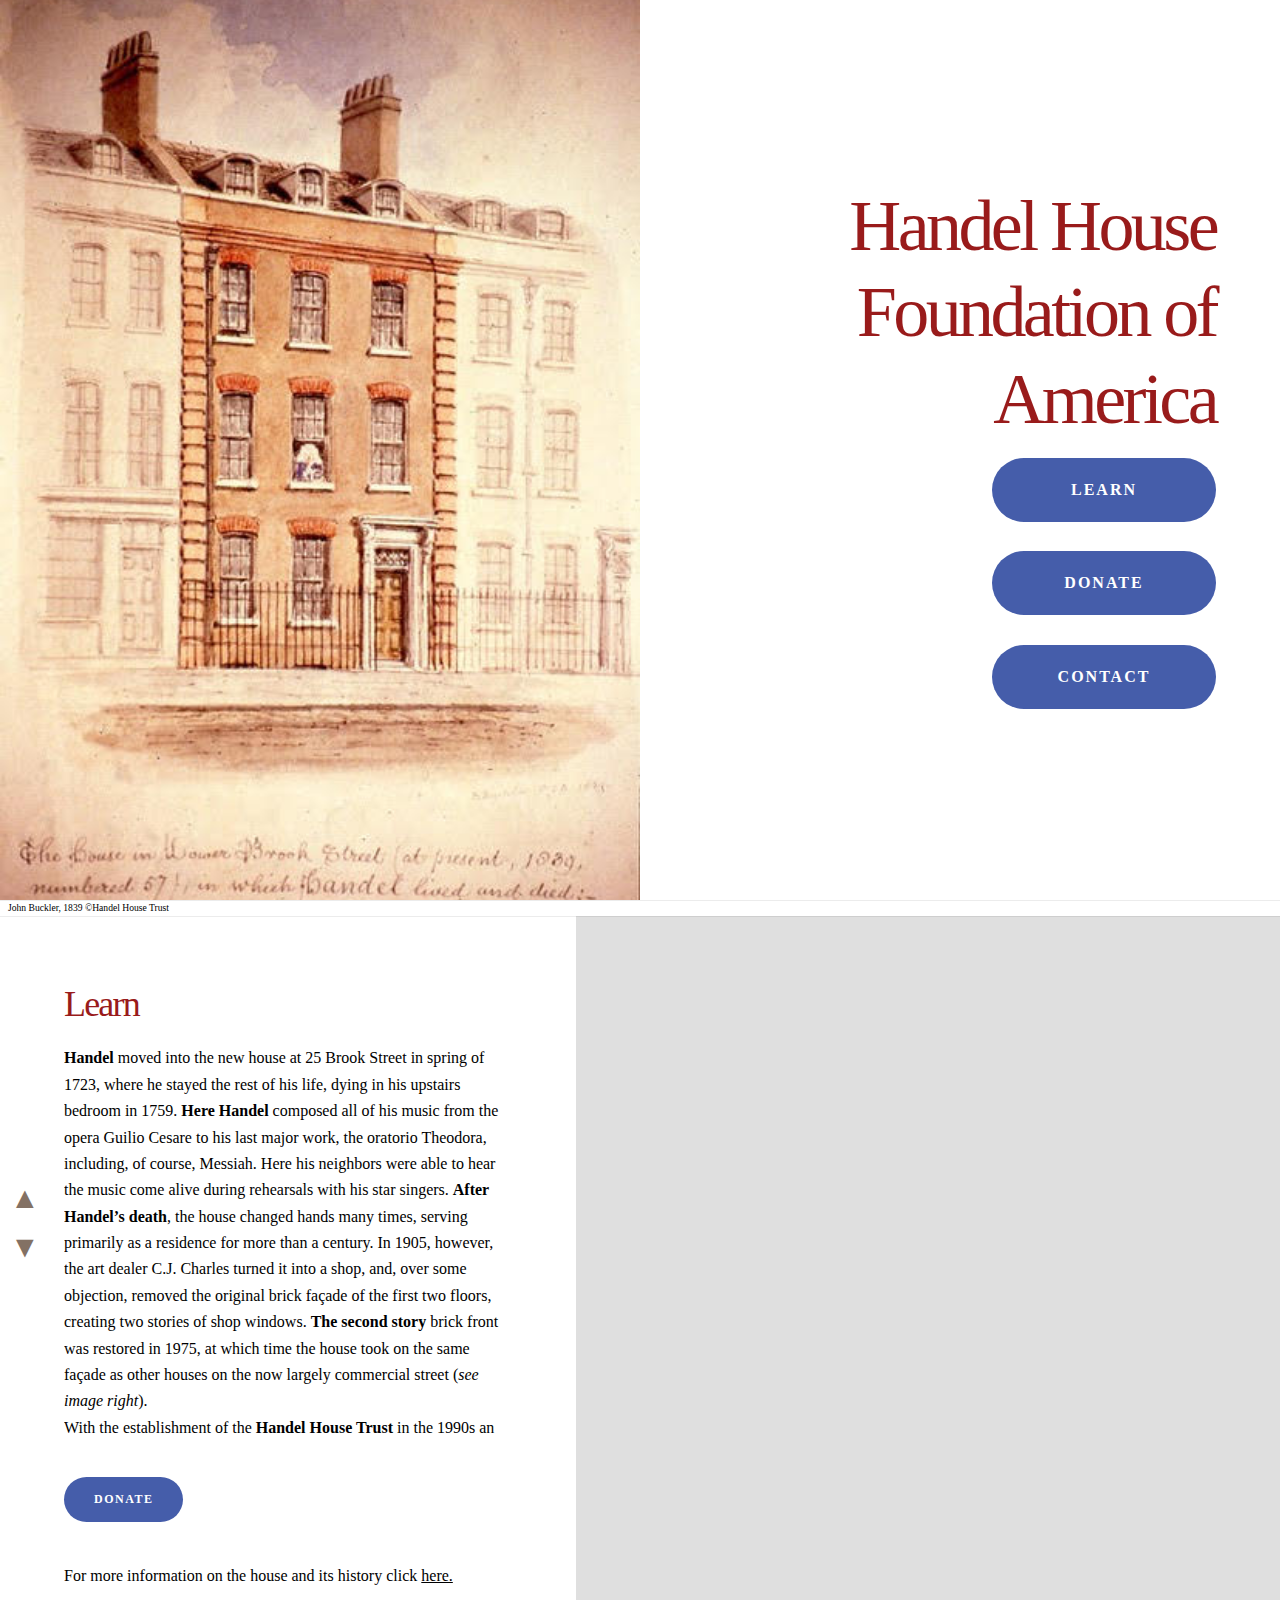
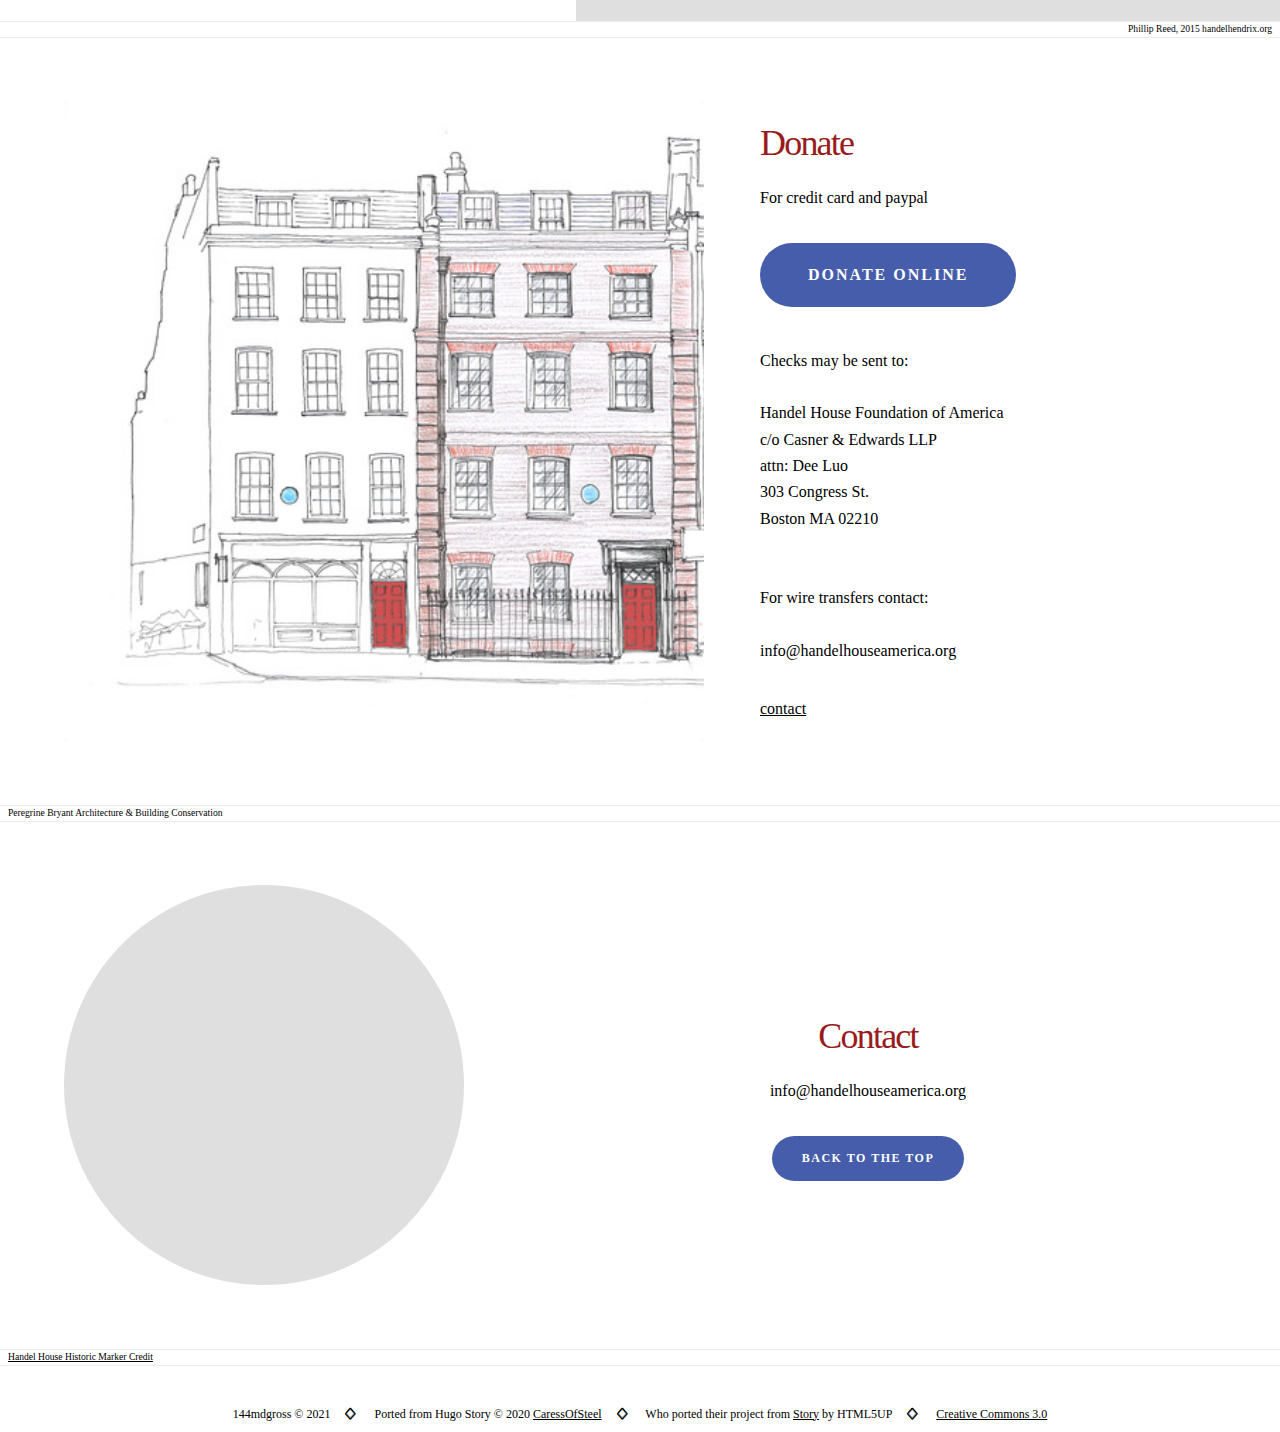
==== commit 68e1be15: "deploy: f59096565b5c3721cdb12b0936fd9b46f2c590b8" ====
--- a/index.html
+++ b/index.html
@@ -1,4 +1,43 @@
-<!doctype html><html><head><meta name=generator content="Hugo 0.108.0"><title>Handel House of America</title><meta charset=utf-8><meta name=viewport content="width=device-width,initial-scale=1,user-scalable=no"><meta name=description content><meta name=author content="Megan Gross"><meta name=msapplication-TileColor content="#da532c"><meta name=theme-color content="#ffffff"><link rel=apple-touch-icon sizes=180x180 href=/apple-touch-icon.png><link rel="shortcut icon" type=image/png sizes=32x32 href=https://handlehouseamerica.org/favicon.ico><link rel="shortcut icon" type=image/png sizes=16x16 href=https://handlehouseamerica.org/favicon.ico><link rel=manifest href=/site.webmanifest><link rel=mask-icon href=/safari-pinned-tab.svg color=#5bbad5><link rel=stylesheet href=/assets/css/main.min.css><noscript><link rel=stylesheet href=/assets/css/noscript.min.css></noscript></head><body class=is-preload><div id=wrapper class=divided><section class="banner style1 orient-right content-align-right image-position-left fullscreen onload-image-fade-in onload-content-fade-right"><div class=content><h1>Handel House Foundation of America</h1><ul class="actions stacked"><li><a href=#learn-more class="button primary large wide smooth-scroll-middle">Learn</a></li><li><a href=#donate class="button primary large wide smooth-scroll-middle">Donate</a></li><li><a href=#contact class="button primary large wide smooth-scroll-middle">Contact</a></li></ul></div><div class=image><img src=images/handelhouse-high-res.jpeg alt="Drawing of George Fredrick Handel in his house by John Buckler, 1839"></div></section><div class="credit content-align-left"><span>John Buckler, 1839 ©Handel House Trust</span></div><section class="spotlight style11 orient-left content-align-left image-position-center onscroll-image-fade-in" id=learn-more><div class=content><h2>Learn</h2><p class=text><strong>Handel</strong> moved into the new house at 25 Brook Street in spring of 1723,
+<!doctype html><html>
+<head>
+<meta name=generator content="Hugo 0.88.1">
+<title>Handel House of America</title>
+<meta charset=utf-8>
+<meta name=viewport content="width=device-width,initial-scale=1,user-scalable=no">
+<meta name=description content>
+<meta name=author content="Megan Gross">
+<meta name=msapplication-TileColor content="#da532c">
+<meta name=theme-color content="#ffffff">
+<link rel=apple-touch-icon sizes=180x180 href=/apple-touch-icon.png>
+<link rel="shortcut icon" type=image/png sizes=32x32 href=https://handlehouseamerica.org/favicon.ico>
+<link rel="shortcut icon" type=image/png sizes=16x16 href=https://handlehouseamerica.org/favicon.ico>
+<link rel=manifest href=/site.webmanifest>
+<link rel=mask-icon href=/safari-pinned-tab.svg color=#5bbad5>
+<link rel=stylesheet href=/assets/css/main.min.css>
+<noscript><link rel=stylesheet href=/assets/css/noscript.min.css></noscript>
+</head>
+<body class=is-preload>
+<div id=wrapper class=divided>
+<section class="banner style1 orient-right content-align-right image-position-left fullscreen onload-image-fade-in onload-content-fade-right">
+<div class=content>
+<h1>Handel House Foundation of America</h1>
+<ul class="actions stacked">
+<li><a href=#learn-more class="button primary large wide smooth-scroll-middle">Learn</a></li>
+<li><a href=#donate class="button primary large wide smooth-scroll-middle">Donate</a></li>
+<li><a href=#contact class="button primary large wide smooth-scroll-middle">Contact</a></li>
+</ul>
+</div>
+<div class=image>
+<img src=images/handelhouse-high-res.jpeg alt="Drawing of George Fredrick Handel in his house by John Buckler, 1839">
+</div>
+</section>
+<div class="credit content-align-left">
+<span>John Buckler, 1839 ©Handel House Trust</span>
+</div>
+<section class="spotlight style11 orient-left content-align-left image-position-center onscroll-image-fade-in" id=learn-more>
+<div class=content>
+<h2>Learn</h2>
+<p class=text><strong>Handel</strong> moved into the new house at 25 Brook Street in spring of 1723,
 where he stayed the rest of his life,
 dying in his upstairs bedroom in 1759.
 <strong>Here Handel</strong> composed all of his music from the opera Guilio Cesare to his last major work,
@@ -11,7 +50,9 @@
 creating two stories of shop windows.
 <strong>The second story</strong> brick front was restored in 1975,
 at which time the house took on the same façade as other houses on the now largely commercial street
-(<i>see image right</i>).<br>With the establishment of the <strong>Handel House Trust</strong> in the 1990s
+(<i>see image right</i>).
+<br>
+With the establishment of the <strong>Handel House Trust</strong> in the 1990s
 an effort was undertaken to raise funds toward the acquisition and restoration of the house,
 and in 2001 the Handel House Museum opened on the upper floors of 25 and 23 Brook Street.
 <strong>After acquiring a 999 year lease</strong> for the entire house at 25 Brook Street in 2007,
@@ -27,11 +68,94 @@
 will not only restore the ground floor and basement kitchen of Handel’s house,
 making these spaces newly available to museum visitors,
 but will also bring back the original brick façade of the house to the street and allow visitors for the first time to enter from Handel’s front door
-(<i>see image, Donations</i>).<br><strong>Handel & Hendrix</strong> in London closed at the end of September 2021 and will reopen in March 2023 on the 300th anniversary of Handel’s moving in.
+(<i>see image, Donations</i>).
+<br>
+<strong>Handel & Hendrix</strong> in London closed at the end of September 2021 and will reopen in March 2023 on the 300th anniversary of Handel’s moving in.
 To help support this final stage of restoration and make a contribution toward opening Handel’s front door,
-please click on the <strong>Donations</strong> link.</p><div class=scrollMarkers><div class=scrollMarkerTop>&#9650;</div><div class=scrollMarkerBottom>&#9660;</div></div><ul class="actions stacked"><li><a rel="noreferrer noopener" href=#donate class="button primary smooth-scroll-middle">Donate</a></li></ul><span>For more information on the house and its history click</span>
-<a rel="noreferrer noopener" target=_blank href=https://handelhendrix.org/ class=smooth-scroll-middle>here.</a></div><div class=image><img src=images/handelhouse-night-high-res.jpeg alt></div></section><div class="credit credit-right"><span>Phillip Reed, 2015 handelhendrix.org</span></div><section class="spotlight style21 orient-right content-align-left image-position-left onload-image-fade-in onload-content-fade-right"><div class=content><h2>Donate</h2><p>For credit card and paypal</p><ul class="actions stacked"><li><a rel="noopener noreferrer" href="https://www.paypal.com/donate/?hosted_button_id=URZMYGUKVH89Y" class="button primary large wide smooth-scroll-middle">Donate Online</a></li></ul><span id=donate></span><p>Checks may be sent to:<br><br>Handel House Foundation of America<br>c/o Casner & Edwards LLP<br>attn: Dee Luo<br>303 Congress St.<br>Boston MA 02210<br><br><br>For wire transfers contact:<br><br><strong>info@handelhouseamerica.com</strong></p><a rel="noreferrer noopener" href=#contact class="smooth-scroll-middle center"><p>contact</p></a></div><div class=image><img src=images/front-elevations-sketch.jpeg alt=images/front-elevations-sketch.jpeg></div></section><div class="credit content-align-left"><span>Peregrine Bryant Architecture & Building Conservation</span></div><section class=spotlight><div class=content></div></section><div class=credit><span></span></div><section class="spotlight style1 orient-right content-align-center image-position-center onscroll-image-fade-in spotlight style2 onload-image-fade-in" id=contact><div class=content><h2>Contact</h2><p class=text>info@handelhouseamerica.org</p><ul class="actions stacked"><li><a rel="noreferrer noopener" href=# class="button primary smooth-scroll-middle">Back to the top</a></li></ul></div><div class=image><img src=images/handelhouse-marker.jpeg alt></div></section><div class=credit><span></span>
-<a rel="noreferrer noopener" href=https://commons.wikimedia.org/wiki/User:Spudgun67 target=_blank>Handel House Historic Marker Credit</a></div><footer class="wrapper style1 align-center"><div><ul class=icons></ul><span rel="noreferrer noopener" target=_blank href=https://github.com/144mdgross/>144mdgross &copy; 2021</span><span class="footerspacer icon fad fa-diamond"></span>
+please click on the <strong>Donations</strong> link.
+</p>
+<div class=scrollMarkers>
+<div class=scrollMarkerTop>&#9650;</div>
+<div class=scrollMarkerBottom>&#9660;</div>
+</div>
+<ul class="actions stacked">
+<li>
+<a rel="noreferrer noopener" href=#donate class="button primary smooth-scroll-middle">Donate</a>
+</li>
+</ul>
+<span>For more information on the house and its history click </span>
+<a rel="noreferrer noopener" target=_blank href=https://handelhendrix.org/ class=smooth-scroll-middle>here.</a>
+</div>
+<div class=image>
+<img src=images/handelhouse-night-high-res.jpeg alt>
+</div>
+</section>
+<div class="credit credit-right">
+<span>Phillip Reed, 2015 handelhendrix.org</span>
+</div>
+<section class="spotlight style21 orient-right content-align-left image-position-left onload-image-fade-in onload-content-fade-right">
+<div class=content>
+<h2>Donate</h2>
+<p>For credit card and paypal</p>
+<ul class="actions stacked">
+<li><a rel="noopener noreferrer" href="https://www.paypal.com/donate/?hosted_button_id=URZMYGUKVH89Y" class="button primary large wide smooth-scroll-middle">Donate Online</a></li>
+</ul>
+<span id=donate></span>
+<p>Checks may be sent to: <br><br>
+Handel House Foundation of America<br>
+c/o Casner & Edwards LLP <br>
+attn: Dee Luo <br>
+303 Congress St. <br>
+Boston MA 02210 <br><br><br>
+For wire transfers contact: <br><br>
+<strong>info@handelhouseamerica.org</strong>
+</p>
+<a rel="noreferrer noopener" href=#contact class="smooth-scroll-middle center"><p>contact</p></a>
+</div>
+<div class=image>
+<img src=images/front-elevations-sketch.jpeg alt=images/front-elevations-sketch.jpeg>
+</div>
+</section>
+<div class="credit content-align-left">
+<span>Peregrine Bryant Architecture & Building Conservation</span>
+</div>
+<section class=spotlight>
+<div class=content>
+</div>
+</section>
+<div class=credit>
+<span></span>
+</div>
+<section class="spotlight style1 orient-right content-align-center image-position-center onscroll-image-fade-in spotlight style2 onload-image-fade-in" id=contact>
+<div class=content>
+<h2>Contact</h2>
+<p class=text>info@handelhouseamerica.org
+</p>
+<ul class="actions stacked">
+<li>
+<a rel="noreferrer noopener" href=# class="button primary smooth-scroll-middle">Back to the top</a>
+</li>
+</ul>
+</div>
+<div class=image>
+<img src=images/handelhouse-marker.jpeg alt>
+</div>
+</section>
+<div class=credit>
+<span></span>
+<a rel="noreferrer noopener" href=https://commons.wikimedia.org/wiki/User:Spudgun67 target=_blank>Handel House Historic Marker Credit</a>
+</div>
+<footer class="wrapper style1 align-center">
+<div>
+<ul class=icons>
+</ul>
+<span rel="noreferrer noopener" target=_blank href=https://github.com/144mdgross/>144mdgross &copy; 2021</span><span class="footerspacer icon fad fa-diamond"></span>
 <span>Ported from Hugo Story &copy; 2020 <a rel="noreferrer noopener" target=_blank href=https://github.com/caressofsteel/>CaressOfSteel</a></span><span class="footerspacer icon fad fa-diamond"></span>
 Who ported their project from <a rel=noreferrer target=_blank href=https://html5up.net/uploads/demos/story/>Story</a> by HTML5UP<span class="footerspacer icon fad fa-diamond"></span>
-<span><a rel="noreferrer noopener" target=_blank href=https://creativecommons.org/licenses/by/3.0/>Creative Commons 3.0</a></span></div></footer></div><script src=/assets/js/bundle.min.js></script></body></html>+<span><a rel="noreferrer noopener" target=_blank href=https://creativecommons.org/licenses/by/3.0/>Creative Commons 3.0 </a></span>
+</div>
+</footer>
+</div>
+<script src=/assets/js/bundle.min.js></script>
+</body>
+</html>